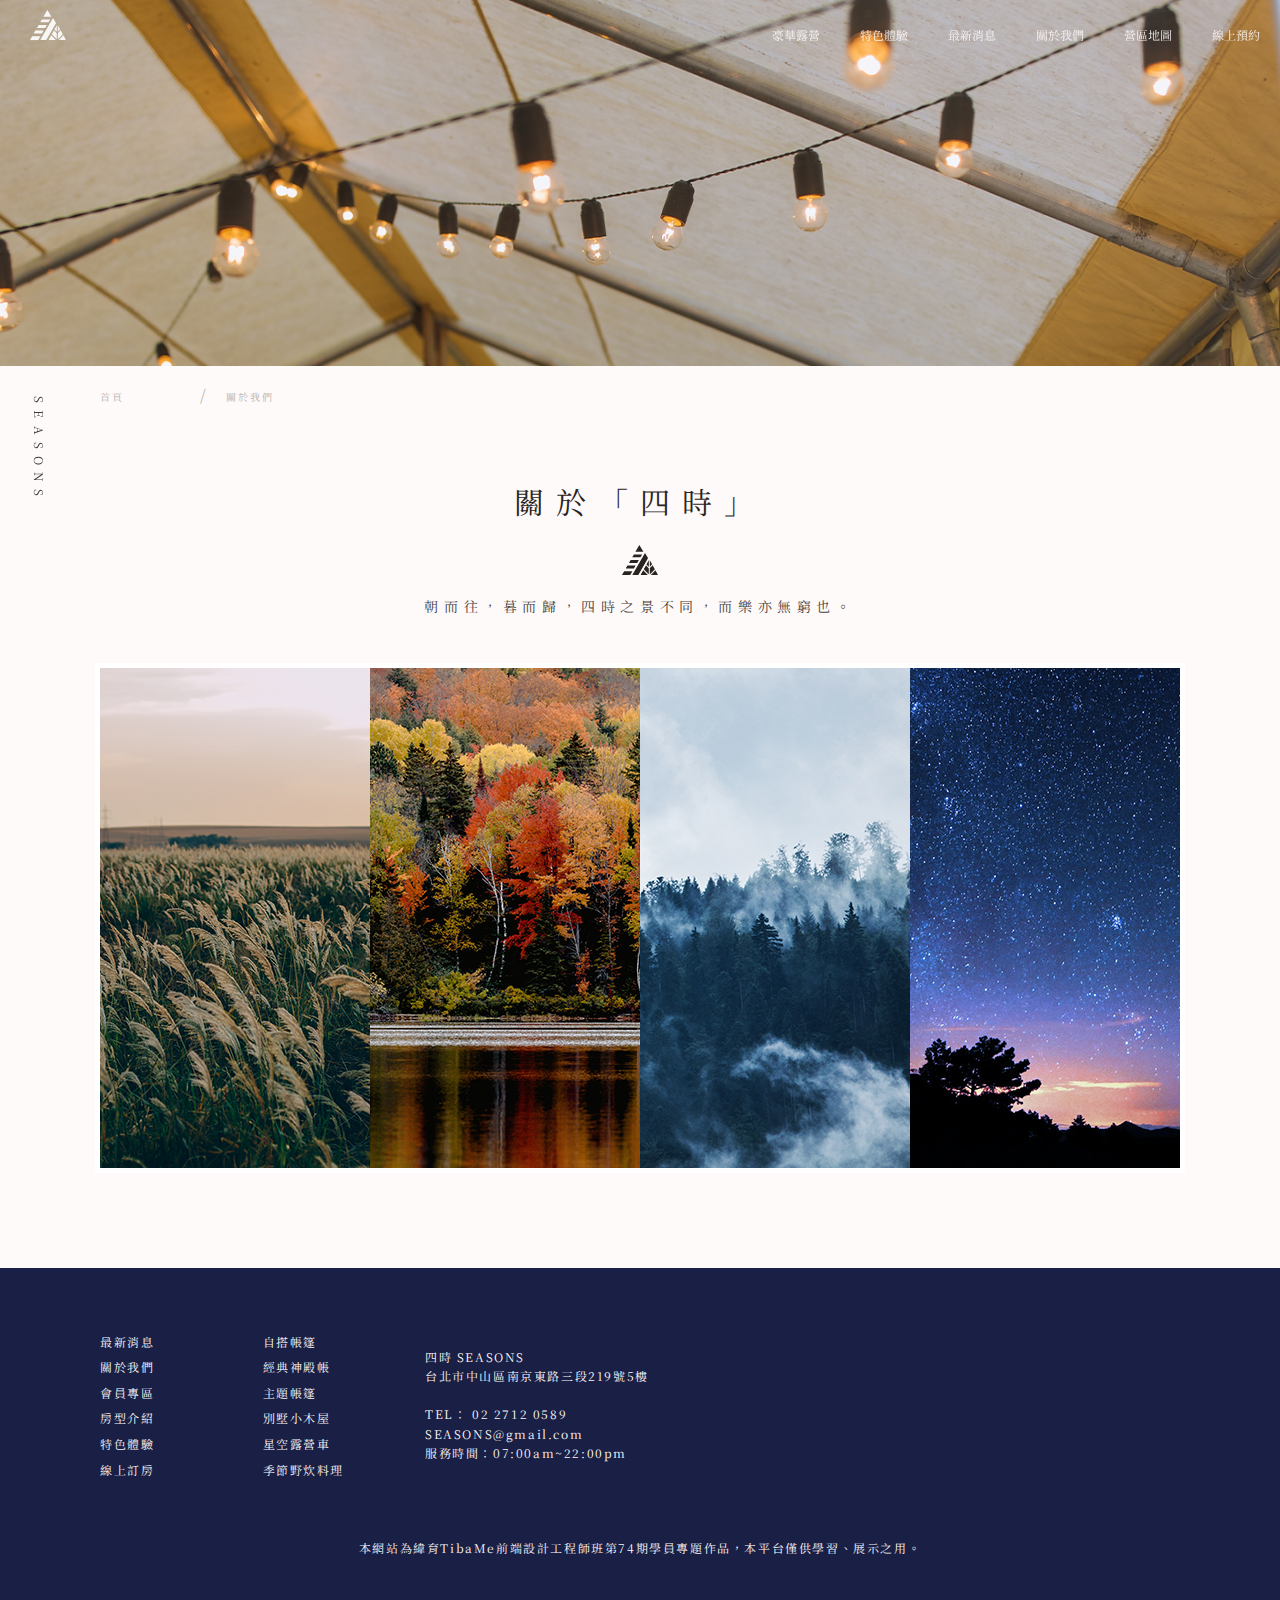
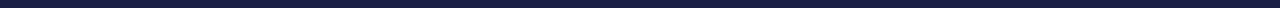
==== about.html @ 5a573941 "cdn" ====
<!DOCTYPE html>
<html lang="en">
<head>
    <meta charset="UTF-8">
    <meta http-equiv="X-UA-Compatible" content="IE=edge">
    <meta name="viewport" content="width=device-width, initial-scale=1.0">
    <link rel="stylesheet" type="text/css" href="./slick/slick.css"/>
    <link rel="stylesheet" type="text/css" href="./slick/slick-theme.css"/>
    <!-- <link href="https://cdn.jsdelivr.net/npm/bootstrap@5.1.1/dist/css/bootstrap.min.css" rel="stylesheet" integrity="sha384-F3w7mX95PdgyTmZZMECAngseQB83DfGTowi0iMjiWaeVhAn4FJkqJByhZMI3AhiU" crossorigin="anonymous"> -->
    <link rel="stylesheet" href="./css/hamburger.css">
    <link rel="preconnect" href="https://fonts.googleapis.com">
    <link rel="preconnect" href="https://fonts.gstatic.com" crossorigin>
    <link href="https://fonts.googleapis.com/css2?family=Noto+Serif+TC:wght@500&display=swap" rel="stylesheet">
    <link rel="stylesheet" href="https://pro.fontawesome.com/releases/v5.10.0/css/all.css" integrity="sha384-AYmEC3Yw5cVb3ZcuHtOA93w35dYTsvhLPVnYs9eStHfGJvOvKxVfELGroGkvsg+p" crossorigin="anonymous"/>
    <link href="https://unpkg.com/aos@2.3.1/dist/aos.css" rel="stylesheet">
    <link rel="stylesheet" href="./css/style.css">
    <link rel="stylesheet" href="./css/style_2.css">
    
    
    <title>四時 Seasons</title>
</head>
<body>
<!----------- 選單列開始 ------------>
<nav>
<!----------- 首頁大圖 ------------>
<div class="index_banner"> 
<img src="./pic/about/banner02_cut.png" alt="">
</div>
<!----------- breadcrumb ------------>
<div class="breadcrumbList">
    <div class="container">
      <ol class="breadcrumb">
        <li><a href="index.html"><i class="fas fa-campground"></i> 首頁</a></li>
        <li><a href="about.html">關於我們</a></li>
      </ol>
    </div>
  </div>

<!----------- 上排選單 ------------>
<div class="nav_top" id="nav_top">
  <ul>
      <div class="logo">
      <a href="index.html"><li class="logo_white"><img src="./pic/logo4_white.svg"></a></li>
      <a href="index.html"><li class="logo_black"><img src="./pic/logo4_black.svg"></a></li>
      </div>
      
      </a>
      <li><a class="font_white" href="#">線上預約</a></li>
      <li><a class="font_white" href="campmap.html">營區地圖</a></li>
      <li><a class="font_white" href="about.html">關於我們</a></li>
      <li><a class="font_white" href="news.html">最新消息</a></li>
      <li><a class="font_white"  href="experience.html">特色體驗</a></li>
      <li><a class="font_white" href="products.html">豪華露營</a></li>
  </ul>
</div>
<!----------- 選單列(左側固定) ------------>  
<div class="nav_left">
    <a href="index.html">SEASONS</a>
</div>

<!----------- 選單列(右側固定) ------------> 
<div class="nav_right">
  <a href="https://line.me/zh-hant/" target ="_blank"><i class="fab fa-line"></i></a>
  <a href="https://www.instagram.com/" target ="_blank"><i class="fab fa-instagram"></i></a>
  <a href="https://www.facebook.com/" target ="_blank"><i class="fab fa-facebook-square"></i></a>
</div>
<div class="nav_right_top">
  <a href="#"><i class="fas fa-chevron-up"></i></a>
</div>
<!----------- 選單列結束 ------------>
</nav>



<!----------- 關於我們 ------------>
<div class="about">
    <h2>關於「四時」</h2>
    <img src="./pic/logo4_black.svg" alt="">
    <p>朝而往，暮而歸，四時之景不同，而樂亦無窮也。
    </p>
    <ul>
		<li class="about_pic01"></li>
		<li class="about_pic02"></li>
		<li class="about_pic03"></li>
        <li class="about_pic04"></li>
	</ul>

</div>



<!----------- footer ------------>
<footer class="footer">
    <ul class="footer_left">
        <li><a href="news.html">最新消息</a></li>
        <li><a href="about.html">關於我們</a></li>
        <li><a href="#">會員專區</a></li>
        <li><a href="products.html">房型介紹</a></li>
        <li><a href="experience.html">特色體驗</a></li>
        <li><a href="#">線上訂房</a></li>
    </ul>

    <ul class="footer_center">
        <li><a href="camping.html">自搭帳篷</a></li>
        <li><a href="camping.html">經典神殿帳</a></li>
        <li><a href="camping.html">主題帳篷</a></li>
        <li><a href="camping.html">別墅小木屋</a></li>
        <li><a href="camping.html">星空露營車</a></li>
        <li><a href="experience.html">季節野炊料理</a></li>
    </ul>

    <div class="footer_right">
        <p><br>四時 SEASONS<br>
            台北市中山區南京東路三段219號5樓<br><br>
            <i class="fas fa-phone-square"></i>   TEL： 02 2712 0589<br>
            <i class="fas fa-envelope-square"></i> SEASONS@gmail.com<br>
            <i class="fas fa-clock"></i> 服務時間：07:00am~22:00pm</p>
    </div>

    <iframe src="https://www.google.com/maps/embed?pb=!1m18!1m12!1m3!1d57836.858372411494!2d121.52214207135447!3d25.040736739481815!2m3!1f0!2f0!3f0!3m2!1i1024!2i768!4f13.1!3m3!1m2!1s0x3442ab90d642cdc1%3A0x1459df8556710135!2z57ev6IKyVGliYU1l5Y-w5YyXSmF2YeWwsealremkiuaIkOePrQ!5e0!3m2!1szh-TW!2stw!4v1643343003872!5m2!1szh-TW!2stw" width="600" height="450" style="border:0;" allowfullscreen="" loading="lazy"></iframe>

    <div class="footer_bottom"><p>本網站為緯育TibaMe前端設計工程師班第74期學員專題作品，本平台僅供學習、展示之用。</p></div>
  </footer>

  <script src="http://ajax.googleapis.com/ajax/libs/jquery/2.1.3/jquery.min.js"></script>
  <script src="https://unpkg.com/aos@2.3.1/dist/aos.js"></script>
  <script src="/index.js"></script>
  <script>AOS.init();</script>
</body>
</html>
---- css/hamburger.css ----
/*!
 * Hamburgers
 * @description Tasty CSS-animated hamburgers
 * @author Jonathan Suh @jonsuh
 * @site https://jonsuh.com/hamburgers
 * @link https://github.com/jonsuh/hamburgers
 */
 .hamburger {
    padding: 15px 15px;
    display: inline-block;
    cursor: pointer;
    transition-property: opacity, filter;
    transition-duration: 0.15s;
    transition-timing-function: linear;
    font: inherit;
    color: inherit;
    text-transform: none;
    background-color: transparent;
    border: 0;
    margin: 0;
    overflow: visible; }
    .hamburger:hover {
      opacity: 0.7; }
    .hamburger.is-active:hover {
      opacity: 0.7; }
      
    .hamburger.is-active .hamburger-inner,
    .hamburger.is-active .hamburger-inner::before,
    .hamburger.is-active .hamburger-inner::after {
      background-color: #292421; }
  
  .hamburger-box {
    width: 22px;
    height: 20px;
    display: inline-block;
    position: relative; }
  
  .hamburger-inner {
    display: block;
    top: 50%;
    margin-top: -2px; }
    .hamburger-inner, .hamburger-inner::before, .hamburger-inner::after {
      width: 22px;
      height: .5px;
      background-color: #292421;
      /* border-radius: 4px; */
      position: absolute;
      transition-property: transform;
      transition-duration: 0.15s;
      transition-timing-function: ease; }
    .hamburger-inner::before, .hamburger-inner::after {
      content: "";
      display: block; }
    .hamburger-inner::before {
      top: -7px; }
    .hamburger-inner::after {
      bottom: -10px; }
  
  
  /*
     * Collapse
     */
  .hamburger--collapse .hamburger-inner {
    top: auto;
    bottom: 0;
    transition-duration: 0.13s;
    transition-delay: 0.13s;
    transition-timing-function: cubic-bezier(0.55, 0.055, 0.675, 0.19); }
    .hamburger--collapse .hamburger-inner::after {
      top: -15px;
      transition: top 0.2s 0.2s cubic-bezier(0.33333, 0.66667, 0.66667, 1), opacity 0.1s linear; }
    .hamburger--collapse .hamburger-inner::before {
      transition: top 0.12s 0.2s cubic-bezier(0.33333, 0.66667, 0.66667, 1), transform 0.13s cubic-bezier(0.55, 0.055, 0.675, 0.19); }
  
  .hamburger--collapse.is-active .hamburger-inner {
    transform: translate3d(0, -10px, 0) rotate(-45deg);
    transition-delay: 0.22s;
    transition-timing-function: cubic-bezier(0.215, 0.61, 0.355, 1); }
    .hamburger--collapse.is-active .hamburger-inner::after {
      top: 0;
      opacity: 0;
      transition: top 0.2s cubic-bezier(0.33333, 0, 0.66667, 0.33333), opacity 0.1s 0.22s linear; }
    .hamburger--collapse.is-active .hamburger-inner::before {
      top: 0;
      transform: rotate(-90deg);
      transition: top 0.1s 0.16s cubic-bezier(0.33333, 0, 0.66667, 0.33333), transform 0.13s 0.25s cubic-bezier(0.215, 0.61, 0.355, 1); }
---- css/style.css ----
@import url("reset.css");

/******** 字體顏色 ********/
h2{
    font-size:30px;
    color: #292421;
}

h3{
    font-size:20px;
    color: #433E3B;
}

h4{
    font-size:18px;
    color: #433E3B;
}

h5{
    font-size:16px;
    color: #433E3B;
}

p{
    font-size:14px;
    color: #433E3B;
}

.font_white{
    font-size: 12px;
    color: #FFFAFA;
}

@media (max-width:575.98px){
    h2{
        font-size: 28px;
    }

    h3{
        font-size:18px;
    }

    h4{
        font-size:16px;
        color: #433E3B;
    }
}


/******** 按鈕 ********/
.btn1{
    font-size:14px;
    color: #292421;
    border: 1px solid #292421;
    padding: 5px 10px;
}

button{
    background-color: Transparent;
    border:none;
}

.button{
    color:#FFFAFA; ;
}

/******** icon ********/
.icon{
    width: 20px;
    margin: 0px auto;
    display: block;
}


/* ------------- body ------------- */
body{
    font-family: 'Noto Serif TC', serif, '微軟正黑體', 'Arial';
    background-color: #FFFAFA;
    position: relative;
    line-height: 1.6;
    box-sizing: border-box;
    list-style-type:none;
    text-decoration-style:none;
    text-decoration-line:none;
    text-decoration-color:none;

}

a{
    text-decoration:none;
}

/* ------------- breadcrumb ------------- */
.breadcrumbList{
    height: 35px;
    padding: 10px 100px;
    /* opacity: .9; */
    /* background-color: #EFEBEB; */
    margin: 0 auto;
}

.breadcrumb{
    display: flex;
    width: 500px;
    justify-content: left;
}

.breadcrumb li{
    flex-basis: 100px;
}

.breadcrumb a{
    /* padding-right: 10px; */
    color: #ADAAA5;
    font-size: 10px;
    letter-spacing: .2em;
    
}


.breadcrumb li+li::before {
    content: "/"; 
    color: #ADAAA5;
    padding-right: 20px; 
}

/* .breadcrumb a:last-child{
    color: #292421 ; 
} */


/* -------------主選單(上排固定) ------------- */
.nav_top{
    padding-top: 10px;
    padding-right: 14px;
}

.nav_top ul li img{
    padding-left: 30px;
    float: left;
    height: 30px;
}

/* .nav_top ul li img{
    margin:7px 0;
} */

.logo_white{
    margin: 0 auto;
    width: 100%;
    display: block;
}

.logo_black{
    margin: 0 auto;
    width: 100%;
    display: none;
}

.nav_top ul li .font_white{
    float: right;
    padding: 0 20px;
    text-align: right;
}

nav a{
    text-decoration: none; 
    opacity:0.9;
    color: #FFFAFA;
}

.nav_top{
    width: 100%;
    height: 50px;
    background-color: none;

    line-height: 50px;
    top:0;
    left:0;
    right: 0;
    margin: auto;
    position: fixed;
    z-index: 5;
}

@media (max-width:575.98px){
    #nav_top{
        display: none;
    }
}

/* ------------- 選單滾動色彩 ------------- */
/* .scroll {
    position: fixed;
    color: #292421;
} */
.scroll a {
    color: #292421;
}
.bg_color{
    background-color: #FFFAFA;
    border-bottom:1px solid #EFEBEB;
    /* background-image: url(/pic/nav_2.png); */
}

/* -------------手機版選單_上方固定 ------------- */
.mobile_nav{
    /* padding: 10px 5px; */
    width: 100%;
    height: 50px;
    background-color: #FFFAFA;
    border-bottom: .5px solid #EFEBEB;

    position: absolute;
    top: 0;
    left: 0;
    z-index:100;
    position: fixed;

    display: none;
}

.mobile_logo img{
    margin-top: 10px;
    display: block;
    height: 30px;
    padding-right: 52px;
}

.mobile_logo{
    /* padding-right: 75px; */
    display: flex;
    justify-content: center;
}

/* -------------手機版選單內容 ------------- */
.nav_main_title h5{
    letter-spacing: .4em;
    margin-left: 20px;
    margin-top: 20px;
    margin-bottom: 10px;
    /* position: relative; */
}

/* .nav_main_title h4::after{
    content: "";
    border-bottom: 0.5px solid rgba(41, 36, 33, 50%);

    position: absolute;
    left: 0px;
    right: -95%;
    bottom: -10px;
    width:95%;
}  */

.nav_main{
    /* height: 50%; */
    width: 100%;
    background-color: #EFEBEB;
    position: fixed;
    top:50px;
    left: 0;
    z-index: 101;

    display: none;
    padding: 0 20px 10px 20px;
    box-sizing: border-box;
}


.nav_main_list li p{
    letter-spacing: .4em;
    /* margin-left: 73px; */
}

.nav_main_list li{
    margin-bottom: 13px;
    text-align: center;
}

.nav_main ul{
    margin-top: 20px;
    margin-bottom: 20px;
}

.nav_icon {
    text-align: center;
    margin-bottom: 20px;
    margin-top: 10px;
    

    position: relative;
}

.line{
    width: 100%;
    height: .5px;
    background-color: rgba(41, 36, 33, 50%);
}


.nav_icon a{
    font-size: 19px;
    margin: 0 auto;
    letter-spacing: 7px;
    color: #292421;
}

.mask_index{
    position: fixed;
    top: 0;
    left: 0;
    background: black;
    opacity: .8;
    z-index: 99;
    width: 100%;
    height: 100%;
}

/* -------------漢堡 ------------- */
.hamburger{
    float: left;
} 


@media (max-width:575.98px){
    .mobile_nav{
        display: block;
    }

    /* .nav_main{
        display: block;
    } */
}

@media (min-width:575.98px){
    .nav_main{
        display: none !important ;
    }

    .mask_index{
        display: none !important ;
    }
}

/* ------------- 主選單(左側固定) ------------- */
.nav_left a{
    writing-mode: vertical-rl;
    text-orientation: mixed;
    letter-spacing: .6em;
    color:#292421;
    font-size: 12px;

    left: 30px;
    top: 50%;
    margin: auto;
    position: fixed;
    transform:translateY(-50%);

    z-index: 1;
}
/* ------------- 主選單(右側固定) ------------- */
.nav_right{
    display: inline-flex;
    flex-direction: column;
    z-index: 2;

    top: 50%;
    right: 30px;
    margin: auto;
    position: fixed;
    transform:translateY(-50%);
}

.nav_right i{
    font-size: 22px;
    margin: 0 auto;
    letter-spacing: 7px;
    color:#292421;
    float: right;
    margin-bottom: 17px;
}

/* .nav_right a:nth-child(4){
    padding-top: 130px;
} */

.nav_right_top{
    display: inline-flex;
    flex-direction: column;
    z-index: 3;

    top: 93%;
    right: 30px;
    margin: auto;
    position: fixed;
    transform:translateY(-50%);
}

.nav_right_top i{
    font-size: 22px;
    margin: 0 auto;
    letter-spacing: 7px;
    color:#292421;
    float: right;
    margin-bottom: 17px;
}


@media (max-width:575.98px){
    .nav_right{
        display: none;
    }

    .nav_left{
        display: none;
    }
}

/* ------------- 首頁_區塊間距與顏色------------- */
.wrapper_1, .wrapper_2, .wrapper_3{
    padding: 100px;
    overflow: hidden;
}

.wrapper_2_bg, .wrapper_2, .wrapper_4, .wrapper_5 {
    background-color: #EFEBEB;
}

.wrapper_1 h2 , .wrapper_1 h3 , .icon , .wrapper_4 h2 {
    text-align:center;
    margin-bottom: 40px;
    letter-spacing: .4em;
}

@media (max-width:575.98px){
    .wrapper_1{
        padding: 50px 30px
    }

    .wrapper_2 img{
        margin: 0;
    }

    .wrapper_2 .text{
        margin:0;
    }
}

/* ------------- 首頁_大b壓字------------- */
.index_banner{
    width: 100%;
    display: block;
    overflow: hidden;
    position: relative;
} 

.index_banner img{
    width: 100%;
}

.index_banner_text{
    width: 60%;
    /* opacity: .9; */
    height: 150px;

    position: absolute;
    top:200px;
    left: 50%;
    transform: translateX(-50%);

    animation: fade-in 4s ease 0s 1;
    
}

@keyframes fade-in{  
    0%{ opacity: 0;}
    100%{opacity:1;}
}
@-webkit-keyframes fade-in{
    0%{ opacity: 0;}
    100%{opacity:1;}
}
@-ms-keyframes fade-in{
    0%{ opacity: 0;}
    100%{opacity:1;}
}
@-o-keyframes fade-in{
    0%{ opacity: 0;}
    100%{opacity:1;}
}
@-moz-keyframes fade-in{
    0%{ opacity: 0;}
    100%{opacity:1;}
}



/* .index_banner_text h2, .index_banner_text h3 {
    color: #FFFAFA;
    position: absolute;
} */

/* .index_banner_text h2:nth-child(1){
    font-size: 50px;
    left: 47%;
    top: 30%;
} */

/* .index_banner_text h3{
    font-size: 26px;
    letter-spacing: .2em;
    left: 37%;
    top: 42%;
}  */

@media (max-width:575.98px){
    .index_banner{
        width: 100%;
        height: 550px;

        position: relative;
    }

    .index_banner img{
        width: 1100px;
        display: block;
        
        position: absolute;
        left:50%;
        margin: auto;
        transform:translateX(-50%);
    }

    .index_banner_text{
        width: 600px;
    }


}

/* ------------- 首頁_區塊一_簡介------------- */
.wrapper_1 .banner_circle{
    margin: 0px auto;
    padding-top: 30px;
    display: block;
    border-radius:50% 50% 0% 0%;
}

.wrapper_1 h3, .wrapper_4 h3 {
    line-height:2;
}

@media (max-width:575.98px){
    .wrapper_1 .banner_circle{
        width: 300px;
    }

}

/* ------------- 首頁_區塊二(三)_豪華帳棚 ------------- */
.wrapper_2_bg, .wrapper_3_bg{
    width: 100%;
    /* background-color: #EFEBEB; */
}

.wrapper_3_bg{
    background-color: #FFFAFA;
}

.wrapper_2, .wrapper_3 {
    box-sizing: border-box;
    display: flex;
    overflow: hidden;

    width: 1200px;
    margin: 0 auto;
}


.wrapper_2 .text{
    text-align:left;
    margin-left: 120px;
    margin-top: 50px;
}

.wrapper_2 h3, .wrapper_3 h3{
    display: inline-block;
    margin: 0 left;
    border-bottom: 3px solid #ADAAA5;
    margin-bottom: 30px;
}

.wrapper_2 p, .wrapper_3 p{
    margin-bottom: 70px;
    letter-spacing: .4em;

}

.wrapper_2_pic, .wrapper_3_pic{
    width: 450px;
    height: 387px;
}

.wrapper_2_pic img, .wrapper_3_pic img{
    width: 450px;
    margin: 0 auto;
    display: block;
}

.slick-prev::before {
   content:"〈" ;
   opacity: .5;
   color: #ADAAA5;
}

.slick-next:before{
    content:"〉" ;
    opacity: .5;
    color: #ADAAA5;
}

.slick-dots li button:before{
    color: #ADAAA5;
}

.slick-dots li.slick-active button:before {
    color: #433E3B;
}

@media (max-width:575.98px){
    .wrapper_2{
        width: 100%;
        padding: 50px 30px; 
    }
}
    /*  ------------- 首頁_區塊三_木屋 ------------- */

.wrapper_3{
    background-color: #FFFAFA;
}

.wrapper_3 {
    margin-top: 50px;
}

.wrapper3_content{
    margin-top: 50px;
    width: 450px;
    margin-right: 80px;
}

.wrapper_3 img{
    margin-right: 130px;
}


/* ------------- 首頁_區塊四_圖 ------------- */
.wrapper_4{
    margin: 0 auto;
    padding: 80px 80px 0 80px;
}

.wrapper_4 h3 {
    text-align:center;
    letter-spacing: .4em;
}

.wrapper_4 h2, .icon{
    text-align: center;
    margin-bottom: 30px;

}

.wrapper_5{
    width: 100%;
    overflow: hidden;
    padding: 50px 0 100px 0;
}

/* .banner_nature{


    margin: 0 auto;
    width: 100%;
}

.banner_nature ul{
    width: 100%;
    display: flex;
}

.banner_nature img{
    width: 300px;
    margin-right: 10px;
} */

/* ------------- 首頁_區塊四_圖_動畫 ------------- */
/* 
.banner_nature{
    animation: picmove 30s linear infinite forwards; 
}

@keyframes picmove { 
    from { transform: translate(0); } 
    to { transform: translate(-1500px); } 
}*/

    @-webkit-keyframes scroll {
    0% {
    -webkit-transform: translateX(0);
    transform: translateX(0);
    }
    100% {
    -webkit-transform: translateX(calc(-300px * 10));
    transform: translateX(calc(-300px * 10));
    }
    }
    @keyframes scroll {
    0% {
    -webkit-transform: translateX(0);
    transform: translateX(0);
    }
    100% {
    -webkit-transform: translateX(calc(-300px * 10));
    transform: translateX(cac(-300px * 10));
    }
    }
    .slider_2 {
    background: pr;
    /* box-shadow: 0 10px 20px -5px rgba(0, 0, 0, 0.125); */
    height: 300px;
    margin: auto;
    overflow: hidden;
    position: relative;
    width: 100%;
    }
    .slider_2::before, .slider_2::after {
    background: linear-gradient(to right,#EFEBEB 0%, rgba(255, 255, 255, 0) 100%);
    content: "";
    height: 300px;
    position: absolute;
    width: 200px;
    z-index: 2;
    }
    .slider_2::after {
    right: 0;
    top: 0;
    -webkit-transform: rotateZ(180deg);
    transform: rotateZ(180deg);
    }
    .slider_2::before {
    left: 0;
    top: 0;
    }
    .slider_2 .slide-track {
    -webkit-animation: scroll 50s linear infinite;
    animation: scroll 50s linear infinite;
    display: flex;
    width: calc(250px * 14);
    }
    .slider_2 .slide_infinite {
    height: 300px;
    width: 300px;
    margin-right: 10px;
    }
.slider_2 .slide-track .auto img{
    width: 300px;
    height: 300px;
    margin-right: 10px;
}

/* ------------- 內容間距 ------------- */
.products_1, .products_2,  .products_3, .experience,.camping_1, .camping_2, .camping_3,  .about , .campmap, .camp_facillties{
    padding: 50px 100px 100px 100px
}

.products_1 h2, .products_1 p,.products_1 h4,  .products_2 h2,  .products_2 p, .products_2 h4, .products_3 h2,  .products_3 p,.products_3 h4, .camping_1 h2, .camping_1 p ,.camping_2 h2, .camping_2 p,.experience h4,.camping_3 h2, .camping_3 p, .news_title, .about h2, .about p , .campmap h2, .camp_facillties h2{
    margin-bottom: 10px;
    text-align: center;
    letter-spacing: .4em;
}

.products_1 p, .products_1 h4, .products_2 p, .products_2 h4, .products_3 p,.products_3 h4, .experience p, .experience h4, .about p, .camp_facillties h2, .campmap h2 {
    margin-bottom: 50px;
}


.experience h2, .experience p,  .experience h{
    margin-bottom: 10px;
    text-align: center;
    letter-spacing: .4em;
    display: block;
}


.products_2, .camping_2, .camp_facillties{
    background-color: #EFEBEB;
}

/* ------------- 產品總覽_區塊一(體驗_大小標) ------------- */
.products_1 ul,  .products_2 ul,  .products_3 ul{
    display: flex;
    align-items: center;
    justify-content: center;
}

.products_1 img,  .products_2 img,  .products_3 img{
    width: 75%;
    display: block;
    margin: 0 auto;
    margin-bottom: 10px;

}


/* ------------- 特色體驗_圖片排版 ------------- */
.experience{
    width: 1000px;
    margin: 0 auto;
}

.experience ul{
    width: 100%;
    display: flex;
    flex-wrap:wrap;
    justify-content: center;
    /* justify-content: space-between; */
}

.experience li{
    display: block;
    overflow: hidden;
    margin:  0 15px;

    position: relative;
}

.experience li>p{
    margin-bottom: 80px;
}

.experience p{
    margin-bottom: 50px;
}


/* ------------- 小標籤(圖片) ------------- */
.tab {
    background-image: url(../pic/tab.svg);
    background-position: center;
    background-repeat: no-repeat;
    width: 45px;
    height: 50px;

    position: absolute;
    left: 230px;
    top: 0px;
}
.tab p{
    font-size: 5px;
    line-height: 1;
    text-align: center;
    padding: 5px 0;
}

/* ------------- foooter ------------- */
footer{
    padding: 60px 100px;
    /* background-color: #191F45; */
    /* background-image: url(../pic/footer_bg.jpg); */
    background-color: #191F45;
    background-position: center;
    letter-spacing: .1em;
    text-align: 1.6;

    display: flex;
    flex-wrap:wrap;
    flex-direction: row;
}

.footer a, .footer p{
    font-size: 12px;
    color: #FFFAFA;
}

.footer_left, .footer_center, .footer_right{
    width: 230px;
    flex-grow: 1;
    margin-bottom: 40px;
}

.footer_left, .footer_center{
    width: 150px;
    height: 150px;
}

iframe{
    margin: 0 auto;
    width: 500px;
    height: 150px;
    margin-left: 30px;
    flex-grow: 1;
    margin-bottom: 40px;
    margin: 0 auto;
}

.footer_bottom{
    width: 1400px;
    height: 10px;
    flex-grow: 1;
    padding-top: 20px;
}

.footer_bottom p{
    text-align: center;
}


/* ------------- 底線hover  ------------- */
ul li .font_white:hover, footer a:hover{
    border-bottom: 1px solid #FFFAFA;
    opacity:1;
}

/* ------------- 透明度hover  ------------- */
.nav_top ul li a .font_white:hover, .nav_left a:hover , .nav_right i:hover , .wrapper_2 a:hover, .wrapper_3 a:hover, .facillties_box_text .btn1:hover , a:hover{
    opacity:.4;
}


/* ------------- 產品總覽hover  ------------- */
.products_1 li:hover, .products_2 li:hover,.products_3 li:hover, .experience li:hover{
    opacity: .7;
}

/* ------------- button hover  ------------- */ button:hover, .arrow:hover{
    transform: scale(1.2);
}

/* ------------- news_text hover  ------------ */
.news_title  li:hover{
    opacity: .7;
    letter-spacing: .9em;
    border-bottom: 1px solid #ADAAA5;
}

/* ------------- news_box hover  ------------ */
.news_box:hover{
    -webkit-filter:brightness(.8);
}

/* ------------- breadcrumb hover  ------------ */
.breadcrumb a:hover{
    color: #292421;
    border-bottom: 1px solid #292421 ;
}
---- css/style_2.css ----
/* ------------- 帳篷單品 ------------- */

.camping_1 h2, .camping_1 p,.camping_2 h2, .camping_2 p,.camping_3 h2, .camping_3 p{
    text-align: left;
}

.camping_text{
    margin-top: 10px;
}

.camping_1 img, .camping_2 img, .camping_3 img{
    margin-right: 10px;
}

.camping_1 ul, .camping_2 ul, .camping_3 ul{
    display: flex;
    overflow: hidden;
}

.camping_text p{
    letter-spacing: .4em;
    line-height : 2;
}


.camping_1>p, .camping_>p, .camping_3>p{
    margin-bottom: 20px;
}

.showcontent {
    display: none;
}

.hidetogglebtn{
    display: block;

}

.camping_text_show button, .camping_text_show p{
    display: inline;
}

.camping_text_show button{
    font-size: 18px;
    /* color: #191F45; */
}

/* ------------- 最新消息_選單 ------------- */
.news_title{
    margin-bottom: 50px;
    padding: 50px 100px 0 100px;
}

.news_title h2{
    letter-spacing: .4em;
}

.news_title ul {
    width: 800px;
    margin: 0 auto;
    margin-top: 50px;
    
    display: flex;
    justify-content: center;
}

.news_title ul li{
    width: 200px;
    display: block;
    border-bottom: 1px solid #FFFAFA;
}

.news_title h4{
    margin-bottom: 10px;
}
/* ------------- 最新消息_box ------------- */
.news_main{

    padding: 0 100px;
    overflow: hidden;
    margin-bottom: 150px;

    display: flex;
    flex-wrap:wrap;
    justify-content: center;
}
.news_box img{
    margin: 0 auto;
    margin-bottom: 5px;
    width: 300px;
}

.news_box{
    width: 300px;
    height: 300px;
    background-color: #191F45;
    margin: 0 15px;
    margin-bottom: 50px;

    position: relative;
}

.news_box p{
    margin-bottom: 5px;
    margin-left: 10px;
    letter-spacing: .1em;
}

.news_box button{
    /* font-size: 20px; */
    color: #FFFAFA;
}

.triangle{
    position: absolute;
    left: 270px;
    top: 0px;
    border-color: #F7C242 #F7C242 transparent #F7C242;
    border-style: solid solid solid solid;
    border-width: 15px;
    height: 0px;
    width: 0px;
}

.triangle .tab_border{
    text-align: center;
    line-height: 40px;
    color: #191F45;
    font-size: 5px;
    line-height: 15px;
    
    position: absolute;
    left: -13px;
    top: -13px;
}

/* ------------- 最新消息_視窗 ------------- */
.mask{
    position: fixed;
    top: 0;
    left: 0;
    background: black;
    opacity: .8;
    z-index: 99;
    width: 100%;
    height: 100%;
}

.windows {
    width: 850px;
    height: 500px;
    /* background-color:#FFFAFA; */
    background-color:#EFEBEB;
    
    position: fixed;
    top: 50%;
     left: 50%;
    transform: translate(-50%,-50%);
    z-index: 100;

    display: flex;
    align-items:start;
    letter-spacing:.2em;
}

.windows button{
    padding: 15px;
    font-size: 12px;
}

.windows_text{
    width: 630px;
    height: 430px;
    margin: 100px 0 30px 30px;
}

.windows_bn{
    height: 500px;
    margin-left: 40px;
    overflow: hidden;
}

.windows_bn img{
    width: 320px;
}
.windows_text h2{
    display: inline;
    border-bottom: 1.5px solid #ADAAA5;
}

.windows_text>p{
    font-size: 10px;
    margin: 5px 0 50px 0;
}

.windows_text p:nth-child(3){
    overflow-y: scroll;
    height: 250px;
}

.show{
    display: block;
}

.noshow{
    display: none;
}

/* ------------- 關於我們_四季 ------------- */
.about img{
    height: 30px;
    margin: 20px auto;
    display: block;
}


.about ul{
    height: 500px;
    margin: 0 auto;
    outline: 5px solid white;

    display: flex;
}

.about li{
    background-size: cover;
    background-position: center center;
    transition: .5s;
}

.about_pic01 {
    background-image: url(../pic/about/pic_01.jpg);
    background-position: center;
    flex-grow: 2;
}

.about_pic02 {
    background-image: url(../pic/about/pic_02.jpg);
    background-position: center;
    flex-grow: 2;
}

.about_pic03{
    background-image: url(../pic/about/pic_03.jpg);
    background-position: center;
    flex-grow: 2;
}

.about_pic04 {
    background-image: url(../pic/about/pic_04.jpg);
    background-position: center;
    flex-grow: 2;
}

.about ul li:hover{
    flex-grow: 3;
}

/* ------------- 營區地圖_地圖 ------------- */

.campmap_pic{
    background-position: center;
    background-repeat: no-repeat;
    background-image: url(../pic/campmap/map_cut.png);
    width: 800px;
    height: 400px;
    margin: 0 auto;
    position: relative;
}

.campmap i {
    color: #191F45;
    position: absolute;
    font-size: 36px;

    animation:icon_move 2s infinite;
}

.campmap .icon1{
    top: 70px;
    left: 470px;
    
}

.campmap .icon2 {
    top: 110px;
    left: 553px;
}

.campmap .icon3 {
    top: 205px;
    left: 400px;
}

.campmap .icon4 {
    top: 183px;
    left: 330px;
}

.campmap .icon5 {
    top: 65px;
    left: 390px;
}

.campmap .icon6 {
    top: 330px;
    left: 380px;
}

.campmap .icon7 {
    top: 250px;
    left: 670px;
}

.campmap .icon8 {
    top: 320px;
    left: 650px;
}

@keyframes icon_move{
	0% {transform: translate(0px, 0px);}
    50% {transform: translate(0px, -10px);}
	100% {transform: translate(0px, 0px);}
}

/* ------------- 營區地圖_設施 ------------- */
.facillties_box{
    width: 800px;
    height: 300px;
    background-color: #191F45;
    margin: 0 auto;
    margin-bottom: 100px;
    display: flex;
    box-sizing: border-box;

    position:relative;
}


.facillties_box_text {
    float: right;
    padding: 40px 30px;
}

.facillties_box_text h3, .facillties_box_text p ,.facillties_box_text a {
    margin-bottom: 20px;
    color: #FFFAFA;
    letter-spacing: .2em;
}

.facillties_box_text a{
    border:  1px solid #FFFAFA;
}

.facillties_box_text p {
    margin-bottom: 50px;
}

.arrow {
    display: block;
    position: absolute;
    border-style: solid solid solid solid;
    border-width: 15px;
    height: 0px;
    width: 0px;
}

.left{
    border-color: transparent #191F45 transparent transparent;
    left: -55px;
    top: 150px;
}

.right{
    border-color: transparent transparent transparent #191F45;
    left: 825px;
    top: 150px;
}
/* ------------- campmap_pic_i hover  ------------ */
.campmap_pic i:hover:before{
    position: absolute;
    top: -20px;
    left: 20px;
    color: #FFFAFA;
    font-size: 14px;
    background: #191F45;
    padding: 10px;
    font-family: 'Noto Serif TC', serif, '微軟正黑體', 'Arial';
    width: 100px;
    letter-spacing: .2em;
    text-align: center;
}

.campmap_pic .icon1:hover:before{
    content: '自搭帳篷區';
}

.campmap_pic .icon2:hover:before{
    content: '豪華帳篷';
}

.campmap_pic .icon3:hover:before{
    content: '別墅小木屋';
}

.campmap_pic .icon4:hover:before{
    content: '星空露營車';
}

.campmap_pic .icon5:hover:before{
    content: '營火烤肉區';
}

.campmap_pic .icon6:hover:before{
    content: '星空電影院';
}

.campmap_pic .icon7:hover:before{
    content: '服務中心';
}

.campmap_pic .icon8:hover:before{
    content: '停車場';
}
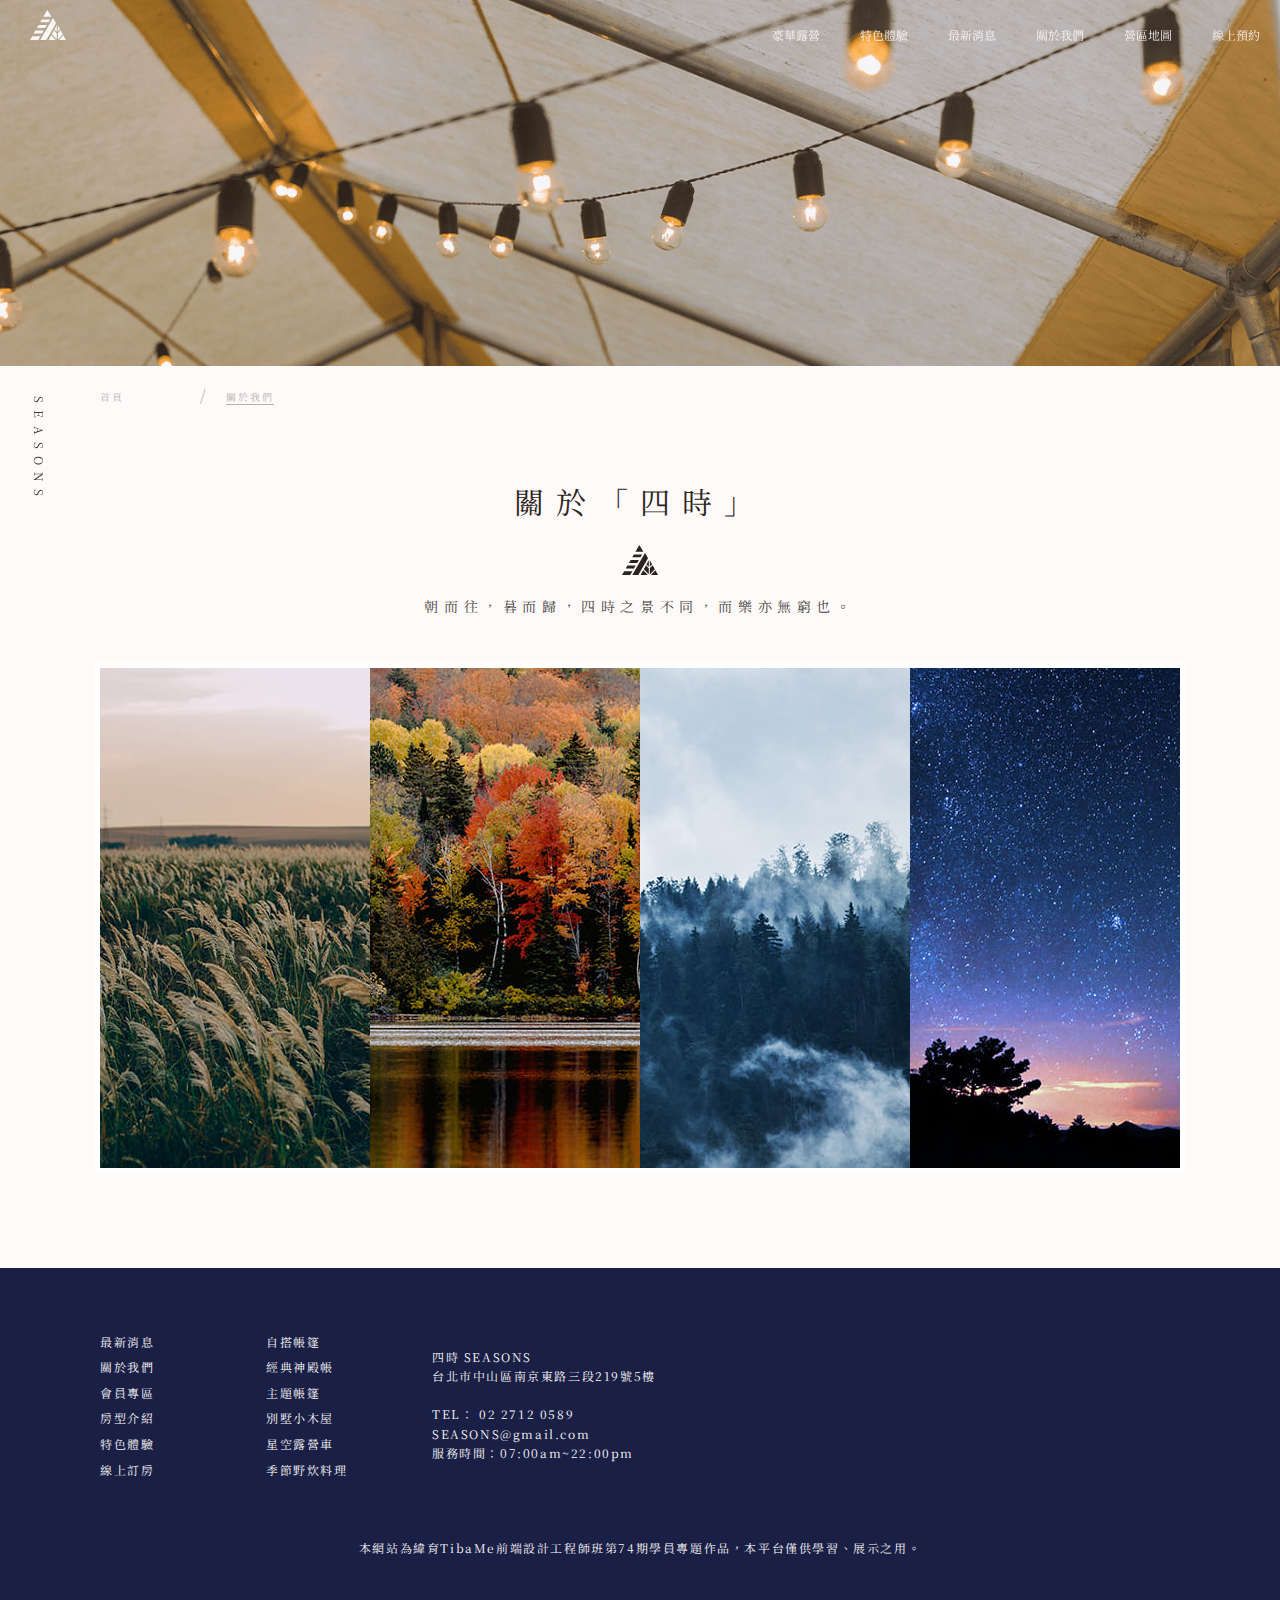
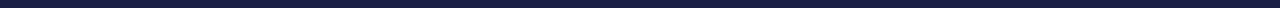
==== commit 00641120: "js" ====
--- a/about.html
+++ b/about.html
@@ -124,7 +124,7 @@
 
   <script src="http://ajax.googleapis.com/ajax/libs/jquery/2.1.3/jquery.min.js"></script>
   <script src="https://unpkg.com/aos@2.3.1/dist/aos.js"></script>
-  <script src="/index.js"></script>
+  <script src="index.js"></script>
   <script>AOS.init();</script>
 </body>
 </html>--- a/css/style.css
+++ b/css/style.css
@@ -33,16 +33,11 @@
 
 @media (max-width:575.98px){
     h2{
-        font-size: 28px;
+        font-size: 26px;
     }
 
     h3{
         font-size:18px;
-    }
-
-    h4{
-        font-size:16px;
-        color: #433E3B;
     }
 }
 
@@ -124,9 +119,37 @@
     padding-right: 20px; 
 }
 
-/* .breadcrumb a:last-child{
-    color: #292421 ; 
-} */
+.breadcrumb > li:last-child > a:last-child{
+    border-bottom: 1px solid #ADAAA5;
+}
+
+@media (max-width:575.98px){
+    .breadcrumbList{
+        padding: 10px 30px;
+        width: 100%;
+        overflow: hidden;
+        box-sizing: border-box;
+    } 
+
+    .breadcrumb li {
+        flex-basis: 90px;
+    }
+
+}
+
+@media screen and (min-width: 576px) and (max-width: 767.9px){
+    .breadcrumbList{
+        padding: 10px 50px;
+        width: 100%;
+        overflow: hidden;
+        box-sizing: border-box;
+    } 
+
+    .breadcrumb li {
+        flex-basis: 90px;
+    }
+
+}
 
 
 /* -------------主選單(上排固定) ------------- */
@@ -233,7 +256,7 @@
     justify-content: center;
 }
 
-/* -------------手機版選單內容 ------------- */
+/* -------------手機版選單內容_上 ------------- */
 .nav_main_title h5{
     letter-spacing: .4em;
     margin-left: 20px;
@@ -241,17 +264,6 @@
     margin-bottom: 10px;
     /* position: relative; */
 }
-
-/* .nav_main_title h4::after{
-    content: "";
-    border-bottom: 0.5px solid rgba(41, 36, 33, 50%);
-
-    position: absolute;
-    left: 0px;
-    right: -95%;
-    bottom: -10px;
-    width:95%;
-}  */
 
 .nav_main{
     /* height: 50%; */
@@ -267,7 +279,7 @@
     box-sizing: border-box;
 }
 
-
+/* -------------手機版選單內容_下 ------------- */
 .nav_main_list li p{
     letter-spacing: .4em;
     /* margin-left: 73px; */
@@ -407,13 +419,18 @@
 }
 
 
-@media (max-width:575.98px){
+@media (max-width:767.98px){
     .nav_right{
         display: none;
     }
 
     .nav_left{
         display: none;
+    }
+
+    .nav_right_top{
+        right: 1.5%;
+
     }
 }
 
@@ -460,19 +477,22 @@
 }
 
 .index_banner_text{
-    width: 60%;
     /* opacity: .9; */
-    height: 150px;
 
     position: absolute;
-    top:200px;
-    left: 50%;
-    transform: translateX(-50%);
+    top: 6%;
+    left: 47.5%;
+    transform: translateX(-47.5%);
 
     animation: fade-in 4s ease 0s 1;
     
 }
 
+.index_banner_text img{
+    width: 120%;
+}
+
+/* ------------- 首頁_大b壓字_動畫------------- */
 @keyframes fade-in{  
     0%{ opacity: 0;}
     100%{opacity:1;}
@@ -495,34 +515,16 @@
 }
 
 
-
-/* .index_banner_text h2, .index_banner_text h3 {
-    color: #FFFAFA;
-    position: absolute;
-} */
-
-/* .index_banner_text h2:nth-child(1){
-    font-size: 50px;
-    left: 47%;
-    top: 30%;
-} */
-
-/* .index_banner_text h3{
-    font-size: 26px;
-    letter-spacing: .2em;
-    left: 37%;
-    top: 42%;
-}  */
-
 @media (max-width:575.98px){
-    .index_banner{
+    .max_banner{
         width: 100%;
         height: 550px;
 
         position: relative;
-    }
-
-    .index_banner img{
+        overflow: hidden;
+    }
+
+    .max_banner img{
         width: 1100px;
         display: block;
         
@@ -533,11 +535,116 @@
     }
 
     .index_banner_text{
-        width: 600px;
-    }
-
-
-}
+        top: 5%;
+        left: 42%;
+        transform: translateX(-42%);
+    }
+
+
+    .min_bn{
+        margin-top: 30px;
+        width: 100%;
+        height: 350px;
+        overflow: hidden;
+    }
+    .min_bn img{
+        display: none;
+    }
+}
+
+
+
+@media screen and (min-width: 576px) and (max-width: 767.9px){
+    .max_banner{
+        width: 100%;
+        height: 550px;
+
+        position: relative;
+        overflow: hidden;
+    }
+
+    
+    .max_banner img{
+        width: 1100px;
+        display: block;
+        
+        position: absolute;
+        left:47%;
+        margin: auto;
+        transform:translateX(-47%);
+    }
+
+    .index_banner_text{
+        top: 5%;
+        /* left: 42%;
+        transform: translateX(-42%); */
+    }
+
+    .min_bn{
+        width: 100%;
+        overflow: hidden;
+    }
+
+    .min_bn img{
+        width: 1200px;
+    }
+}
+
+
+@media screen and (min-width: 768px) and (max-width: 991.8px) {  
+    .max_banner{
+        width: 100%;
+        height: 550px;
+
+        position: relative;
+        overflow: hidden;
+    }
+
+    .max_banner img{
+        width: 1100px;
+        display: block;
+        
+        position: absolute;
+        left:49%;
+        margin: auto;
+        transform:translateX(-49%);
+    }
+
+    .index_banner_text{
+        top: 6%;
+        /* left: 46%;
+        transform: translateX(-46%); */
+    }
+
+    .min_bn{
+        width: 100%;
+        height: 400px;
+        overflow: hidden;
+    }
+
+    .min_bn img{
+        display: none;
+    }
+}
+
+
+@media screen and (min-width: 992px) and (max-width: 1199.8px){
+    .index_banner_text {
+        top: 5%;
+    }
+
+    .min_bn{
+        width: 100%;
+        height: 380px;
+        overflow: hidden;
+    }
+
+    .min_bn img{
+        width: 1400px;
+    }
+
+}
+
 
 /* ------------- 首頁_區塊一_簡介------------- */
 .wrapper_1 .banner_circle{
@@ -555,6 +662,9 @@
     .wrapper_1 .banner_circle{
         width: 300px;
     }
+    .wrapper_1{
+        padding: 70px 30px;
+    }
 
 }
 
@@ -604,6 +714,7 @@
 
 .wrapper_2_pic img, .wrapper_3_pic img{
     width: 450px;
+    height: 382px;
     margin: 0 auto;
     display: block;
 }
@@ -612,12 +723,14 @@
    content:"〈" ;
    opacity: .5;
    color: #ADAAA5;
+   display: none;
 }
 
 .slick-next:before{
     content:"〉" ;
     opacity: .5;
     color: #ADAAA5;
+    display: none;
 }
 
 .slick-dots li button:before{
@@ -628,13 +741,162 @@
     color: #433E3B;
 }
 
+
+    
+/* ------------- 首頁_區塊二豪華帳棚RWD ------------- */
 @media (max-width:575.98px){
+    .wrapper_2 h3, .wrapper_3 h3{
+        font-size: 20px;
+    }
+
     .wrapper_2{
         width: 100%;
-        padding: 50px 30px; 
-    }
-}
-    /*  ------------- 首頁_區塊三_木屋 ------------- */
+        padding: 70px 30px;
+        flex-wrap:wrap;
+       overflow: hidden;
+        
+    }
+
+    .wrapper_2_pic{
+        width: 100%;
+    }
+
+    .wrapper_2_pic img{
+        height: 60%;
+    }
+
+    .wrapper_2 .text{
+        width: 100%;
+        margin-left: 0px;
+        margin-top: 0px;
+    }
+
+    .wrapper_2 p{
+        line-height: ;
+        margin-bottom: 30px;
+    }
+    
+    .slick-dots li.slick-active button:before {
+        color: #FFFAFA;
+    }
+
+    .slick-dots li.slick-active button:before {
+        opacity: 1;
+        color: #FFFAFA;
+    }
+
+    .slick-dots li button:before {
+        color: #FFFAFA;
+    }
+
+
+    .slick-dots {
+        bottom: 10px;
+    }
+
+}
+
+@media screen and (min-width: 576px) and (max-width: 767.9px){
+    .wrapper_2{
+        width: 100%;
+        padding: 70px 30px;
+        flex-wrap:wrap;
+        overflow: hidden;
+        box-sizing: border-box;
+    }
+
+    .wrapper_2_pic{
+        width: 100%;
+        margin: 0 auto;
+    }
+
+    .wrapper_2 .text{
+        flex-grow:1;
+        width: 450px;
+        margin: 0;
+        padding: 0 15%;
+    }
+
+    .wrapper_2 p{
+        margin-bottom: 30px;
+    }
+
+    .slick-dots li.slick-active button:before {
+        color: #FFFAFA;
+    }
+
+    .slick-dots li.slick-active button:before {
+        opacity: 1;
+        color: #FFFAFA;
+    }
+
+    .slick-dots li button:before {
+        color: #FFFAFA;
+    }
+
+
+    .slick-dots {
+        bottom: 10px;
+    }
+
+}
+
+@media screen and (min-width: 768px) and (max-width: 991.8px){  
+    .wrapper_2{
+        width: 100%;
+    }
+
+    .wrapper_2 .text{
+        margin-left:30px;
+        margin-top: 0;
+    }
+
+    .wrapper_2 .text p{
+        margin-bottom: 40px;
+    }
+
+    .wrapper_2_pic{
+        width: 60%;
+    }
+
+    .wrapper_2_pic img{
+        height: 30%;
+    }
+
+    
+}
+
+@media screen and (min-width: 992px) and (max-width: 1199.8px){
+    .wrapper_2{
+        width: 100%;
+    }
+
+    .wrapper_2 .text{
+        margin-top: 30px;
+        margin-left:50px;
+    }
+}
+
+@media screen and (min-width: 1200px) and (max-width: 1399.8px){ 
+    .wrapper_2{
+        width: 100%;
+    }
+
+    .wrapper_2 .text{
+        margin-left:100px;
+    }
+}
+
+@media screen and (min-width: 1400px){
+    .wrapper_2{
+        width: 100%;
+    }
+    .wrapper_2 .text{
+        margin-left:100px;
+    }
+}
+
+/*  ------------- 首頁_區塊三_木屋 ------------- */
 
 .wrapper_3{
     background-color: #FFFAFA;
@@ -646,7 +908,7 @@
 
 .wrapper3_content{
     margin-top: 50px;
-    width: 450px;
+    /* width: 450px; */
     margin-right: 80px;
 }
 
@@ -654,6 +916,135 @@
     margin-right: 130px;
 }
 
+@media (max-width:575.98px){
+    .wrapper_3{
+        width: 100%;
+        padding: 70px 30px; 
+        flex-wrap:wrap;
+        margin: 0%;
+    }
+
+    .wrapper_3_pic{
+        order: -1;
+        width: 100%;
+    }
+
+    .wrapper3_content{
+        margin-right: 0;
+        margin-top: 0;
+    }
+
+    .wrapper_3 p{
+        margin-bottom: 30px;
+        margin-top: 0px;
+    }
+}
+
+@media screen and (min-width: 576px) and (max-width: 767.9px){
+    .wrapper_3{
+        width: 100%;
+        padding: 70px 30px;
+        flex-wrap:wrap;
+        overflow: hidden;
+        box-sizing: border-box;
+    }
+
+    .wrapper_3_pic{
+        width: 100%;
+        order: -1;
+        margin: 0 auto;
+    }
+
+    .wrapper_3 img{
+        margin: 0;
+        margin: 0 auto;
+    }
+
+    .wrapper3_content{
+        flex-grow:1;
+        width: 450px;
+        margin: 0;
+        padding: 0 15%;
+    }
+
+    .wrapper_3 p{
+        margin-bottom: 30px;
+    }
+
+    .slick-dots li.slick-active button:before {
+        color: #FFFAFA;
+    }
+
+    .slick-dots li.slick-active button:before {
+        opacity: 1;
+        color: #FFFAFA;
+    }
+
+    .slick-dots li button:before {
+        color: #FFFAFA;
+    }
+
+
+    .slick-dots {
+        bottom: 10px;
+    }
+
+}
+
+@media screen and (min-width: 768px) and (max-width: 991.8px){  
+    .wrapper_3{
+        width: 100%;
+    }
+
+    .wrapper3_content{
+        margin-right:30px;
+        margin-top: 0;
+    }
+
+    .wrapper3_content p{
+        margin-bottom: 40px;
+    }
+
+    .wrapper_3_pic{
+        width: 60%;
+    }
+
+    .wrapper_3_pic img{
+        height: 30%;
+    }
+
+    
+}
+
+@media screen and (min-width: 992px) and (max-width: 1199.8px){
+    .wrapper_3{
+        width: 100%;
+    }
+
+    .wrapper3_content{
+        margin-top: 30px;
+        margin-right:50px;
+    }
+}
+
+@media screen and (min-width: 1200px) and (max-width: 1399.8px){ 
+    .wrapper_3{
+        width: 100%;
+    }
+
+    .wrapper3_content{
+        margin-right:100px;
+    }
+}
+
+@media screen and (min-width: 1400px){
+    .wrapper_3{
+        width: 100%;
+    }
+    .wrapper3_content {
+        margin-right:100px;
+    }
+}
 
 /* ------------- 首頁_區塊四_圖 ------------- */
 .wrapper_4{
@@ -678,34 +1069,25 @@
     padding: 50px 0 100px 0;
 }
 
-/* .banner_nature{
-
-
-    margin: 0 auto;
-    width: 100%;
-}
-
-.banner_nature ul{
-    width: 100%;
-    display: flex;
-}
-
-.banner_nature img{
-    width: 300px;
-    margin-right: 10px;
-} */
+@media (max-width:575.98px){
+    .wrapper_4, .wrapper_5{
+        width: 100%;
+        padding: 70px 30px; 
+       overflow: hidden;
+       box-sizing: border-box;
+    }
+
+    .wrapper_4{
+        padding-bottom: 30px;
+    }
+
+    .wrapper_5{
+        padding: 0;
+        padding-bottom: 50px;
+    }
+}
 
 /* ------------- 首頁_區塊四_圖_動畫 ------------- */
-/* 
-.banner_nature{
-    animation: picmove 30s linear infinite forwards; 
-}
-
-@keyframes picmove { 
-    from { transform: translate(0); } 
-    to { transform: translate(-1500px); } 
-}*/
-
     @-webkit-keyframes scroll {
     0% {
     -webkit-transform: translateX(0);
@@ -770,6 +1152,17 @@
     margin-right: 10px;
 }
 
+@media (max-width:575.98px){
+    .slider_2 .slide-track .auto img{
+        width: 250px;
+        height: 250px;
+    }
+
+    .slider_2::before, .slider_2::after {
+        background: none;
+        }
+}
+
 /* ------------- 內容間距 ------------- */
 .products_1, .products_2,  .products_3, .experience,.camping_1, .camping_2, .camping_3,  .about , .campmap, .camp_facillties{
     padding: 50px 100px 100px 100px
@@ -798,26 +1191,62 @@
     background-color: #EFEBEB;
 }
 
+
+@media (max-width:575.98px){
+    .products_1, .products_2,  .products_3, .experience,.camping_1, .camping_2, .camping_3,  .about , .campmap, .camp_facillties{
+        padding: 50px 30px
+    }
+}
+
+@media screen and (min-width: 576px) and (max-width: 767.9px){
+    .products_1, .products_2,  .products_3, .experience,.camping_1, .camping_2, .camping_3,  .about , .campmap, .camp_facillties{
+        padding: 50px 50px
+    }
+}
+
 /* ------------- 產品總覽_區塊一(體驗_大小標) ------------- */
 .products_1 ul,  .products_2 ul,  .products_3 ul{
     display: flex;
     align-items: center;
     justify-content: center;
+    /* flex-wrap:wrap; */
+
 }
 
 .products_1 img,  .products_2 img,  .products_3 img{
-    width: 75%;
+    width: 80%;
     display: block;
     margin: 0 auto;
     margin-bottom: 10px;
-
+}
+
+@media (max-width:575.98px){
+    .products_1 ul,  .products_2 ul,  .products_3 ul{
+        flex-wrap:wrap;
+    }
+    
+    .products_1 p, .products_2 p, .products_3 p{
+        font-size: 18px;
+    }
+
+    .products_bn{
+        background-image: url(../pic/products/banner02_cut.png);
+        background-position: 38% 100%;
+    }
+}
+@media screen and (min-width: 768px) and (max-width: 991.8px){  
+    .products_bn{
+    background-image: url(../pic/products/banner02_cut.png);
+    background-position: 38% 100%;
+}
 }
 
 
 /* ------------- 特色體驗_圖片排版 ------------- */
 .experience{
-    width: 1000px;
+    /* width: 1000px; */
     margin: 0 auto;
+    box-sizing: border-box;
 }
 
 .experience ul{
@@ -842,6 +1271,33 @@
 
 .experience p{
     margin-bottom: 50px;
+}
+
+@media (max-width:575.98px){
+    .experience {
+        width: 100%;
+        flex-wrap:wrap;
+    }
+    
+    .experience p{
+        font-size: 18px;
+    }
+
+    .experience_bn{
+        background-image: url(../pic/experience/banner03_cut.png);
+        background-position: center;
+        background-size: cover;
+    }
+}
+
+
+
+@media screen and (min-width: 768px) and (max-width: 991.8px){
+    .experience_bn{
+        background-image: url(../pic/experience/banner03_cut.png);
+        background-position: center;
+        background-size: cover;
+    }
 }
 
 
@@ -897,10 +1353,10 @@
 
 iframe{
     margin: 0 auto;
-    width: 500px;
+    width: 45%;
     height: 150px;
-    margin-left: 30px;
     flex-grow: 1;
+    margin-left: 10px;
     margin-bottom: 40px;
     margin: 0 auto;
 }
@@ -917,6 +1373,60 @@
 }
 
 
+
+@media screen and (min-width: 576px) and (max-width: 767.9px){
+    footer{
+        padding: 60px 50px;
+    }
+
+    .footer_left, .footer_center, .footer_right.footer_right{
+        width: 90px;
+        margin-bottom: 50px;
+    }
+    .footer_right{
+        flex-grow: 2;
+        flex-basis: 180px;
+    }
+}
+
+
+@media (max-width:575.98px){
+    footer{
+        padding: 60px 30px;
+    }
+
+    .footer_left, .footer_center, .footer_right.footer_right{
+        width: 60px;
+        margin-bottom: 50px;
+
+    }
+
+    .footer_left, .footer_center{
+        width: 50%;
+    }
+
+    .footer_right{
+        flex-basis: 100%;
+        order:-1;
+
+        position: relative;
+    }
+
+    .footer_right::before{
+        content: "";
+        position: absolute;
+        top:160px;
+
+        border-bottom:1px solid #FFFAFA;
+        width: 95%;
+    }
+
+    frame{
+        width: 100%;
+    }
+}
+
+
 /* ------------- 底線hover  ------------- */
 ul li .font_white:hover, footer a:hover{
     border-bottom: 1px solid #FFFAFA;
@@ -953,5 +1463,6 @@
 /* ------------- breadcrumb hover  ------------ */
 .breadcrumb a:hover{
     color: #292421;
+    opacity: .8;
     border-bottom: 1px solid #292421 ;
 }
--- a/css/style_2.css
+++ b/css/style_2.css
@@ -18,6 +18,10 @@
     overflow: hidden;
 }
 
+.add_nowrap{
+    flex-wrap:nowrap !important; 
+}
+
 .camping_text p{
     letter-spacing: .4em;
     line-height : 2;
@@ -46,10 +50,152 @@
     /* color: #191F45; */
 }
 
+
+/*====== 燈箱 ==========*/
+a[data-fancybox] img {
+    cursor: zoom-in;
+  }
+  
+  .fancybox__backdrop::after {
+    content: "";
+    position: absolute;
+    width: 10%;
+    height: 10%;
+    filter: blur(2px);
+    left: 50%;
+    top: 50%;
+    transform: scale(11);
+    opacity: 0.3;
+    background-image: var(--bg-image);
+    background-size: cover;
+    background-repeat: no-repeat;
+    background-position: center center;
+  }
+  
+  .fancybox__container {
+    --fancybox-bg: #000;
+  
+    --fancybox-thumbs-width: 48px;
+    --fancybox-thumbs-ratio: 1;
+  
+    /* --carousel-button-bg: rgb(91 78 76 / 74%); */
+  
+    --carousel-button-svg-width: 24px;
+    --carousel-button-svg-height: 24px;
+  
+    --carousel-button-svg-stroke-width: 2.5;
+  }
+  
+  .fancybox__nav {
+    --carousel-button-svg-width: 24px;
+    --carousel-button-svg-height: 24px;
+  }
+  
+  .fancybox__nav .carousel__button.is-prev {
+    left: 20px;
+  }
+  
+  .fancybox__nav .carousel__button.is-next {
+    right: 20px;
+  }
+  
+  .carousel__button.is-close {
+    right: auto;
+    top: 20px;
+    left: 20px;
+  }
+  
+  .fancybox__slide {
+    padding: 8px 88px;
+  }
+  
+  /* Thumbnails */
+  .fancybox__thumbs .carousel__slide {
+    padding: 8px 8px 16px 8px;
+  }
+  
+  .is-nav-selected::after {
+    display: none;
+  }
+  
+  .fancybox__thumb {
+    border-radius: 6px;
+    opacity: 0.4;
+  }
+  
+  .fancybox__thumb:hover,
+  .is-nav-selected .fancybox__thumb {
+    border-radius: 6px;
+    opacity: 1;
+  }
+  
+  .is-nav-selected .fancybox__thumb::after {
+    display: none;
+  }
+
+  .rounded{
+      border-radius: 0rem !important;
+  }
+
+@media screen and (min-width: 576px) and (max-width: 767.9px){
+    .news_title{
+        padding: 50px 50px 20px 50px;
+        margin-bottom: 50px;
+    }
+    
+    .news_title h4{
+        font-size: 16px;
+        letter-spacing: .2em;
+    }
+
+    .news_title h4:hover{
+        letter-spacing: .4em;
+    }
+
+}
+
+
+
+@media (max-width:575.98px){
+    .camping_bn{
+        background-image: url(../pic/camping/banner01_cut.png);
+        background-position: center;
+        background-size: cover;
+    }
+    .camping_1, .camping_2, .camping_3{
+        padding: 50px 30px;
+    }
+
+}
+
+
+@media screen and (min-width: 576px) and (max-width: 767.9px){
+    .camping_1, .camping_2, .camping_3{
+        padding: 50px 50px;
+    }
+
+}
+
+
+@media screen and (min-width: 768px) and (max-width: 991.8px){
+    .camping_bn{
+        background-image: url(../pic/camping/banner01_cut.png);
+        background-position: center;
+        background-size: cover;
+    }
+
+    .camping_1, .camping_2, .camping_3{
+        padding: 50px 50px;
+    }
+
+}
 /* ------------- 最新消息_選單 ------------- */
 .news_title{
+    padding: 50px 100px 0 100px;
     margin-bottom: 50px;
-    padding: 50px 100px 0 100px;
+
+    text-align: center;
+    
 }
 
 .news_title h2{
@@ -74,6 +220,9 @@
 .news_title h4{
     margin-bottom: 10px;
 }
+
+
+
 /* ------------- 最新消息_box ------------- */
 .news_main{
 
@@ -205,6 +354,81 @@
 
 .noshow{
     display: none;
+}
+/* =========最新消息RWD ==========*/
+.news_title ul{
+    width: 100%;
+}
+
+
+@media (max-width:575.98px){
+    .news_bn{
+        background-image: url(../pic/news/banner01_cut.png);
+        background-position: center;
+        background-size: cover;
+    }
+    .news_title{
+        padding: 50px 30px 20px 30px;
+        margin-bottom: 50px;
+    }
+
+    .news_title h4{
+        font-size: 14px;
+        letter-spacing: .2em;
+    }
+
+    .news_title h4:hover{
+        letter-spacing: .4em;
+    }
+
+    .news_main{
+    padding: 0 30px;
+    }
+}
+
+
+@media screen and (min-width: 576px) and (max-width: 767.9px){
+    .news_title{
+        padding: 50px 50px 20px 50px;
+        margin-bottom: 50px;
+    }
+
+    .news_title h4{
+        font-size: 16px;
+        letter-spacing: .2em;
+    }
+
+    .news_title h4:hover{
+        letter-spacing: .4em;
+    }
+
+}
+
+
+@media screen and (min-width: 768px) and (max-width: 991.8px){
+    .news_bn{
+        background-image: url(../pic/news/banner01_cut.png);
+        background-position: center;
+        background-size: cover;
+    }
+
+    .news_title{
+        padding: 50px 50px 20px 50px;
+        margin-bottom: 50px;
+    }
+
+    .news_title h4{
+        font-size: 16px;
+        letter-spacing: .2em;
+    }
+
+    .news_title h4:hover{
+        letter-spacing: .4em;
+    }
+
+    .news_main{
+    padding: 0 30px;
+    }
 }
 
 /* ------------- 關於我們_四季 ------------- */
@@ -422,4 +646,37 @@
 
 .campmap_pic .icon8:hover:before{
     content: '停車場';
-}+}
+
+/* ------------- 營區地圖RWD ------------- */
+
+@media (max-width:575.98px){
+    .campmap_bn{
+        background-image: url(../pic/campmap/banner01_cut.png);
+        background-position: center;
+        background-size: cover;
+    }
+    
+}
+
+
+@media screen and (min-width: 576px) and (max-width: 767.9px){
+    .campmap_bn{
+        background-image: url(../pic/campmap/banner01_cut.png);
+        background-position: center;
+        background-size: cover;
+    }
+
+}
+
+
+@media screen and (min-width: 768px) and (max-width: 991.8px){
+    .campmap_bn{
+        background-image: url(../pic/campmap/banner01_cut.png);
+        background-position: center;
+        background-size: cover;
+    }
+
+}
+
+
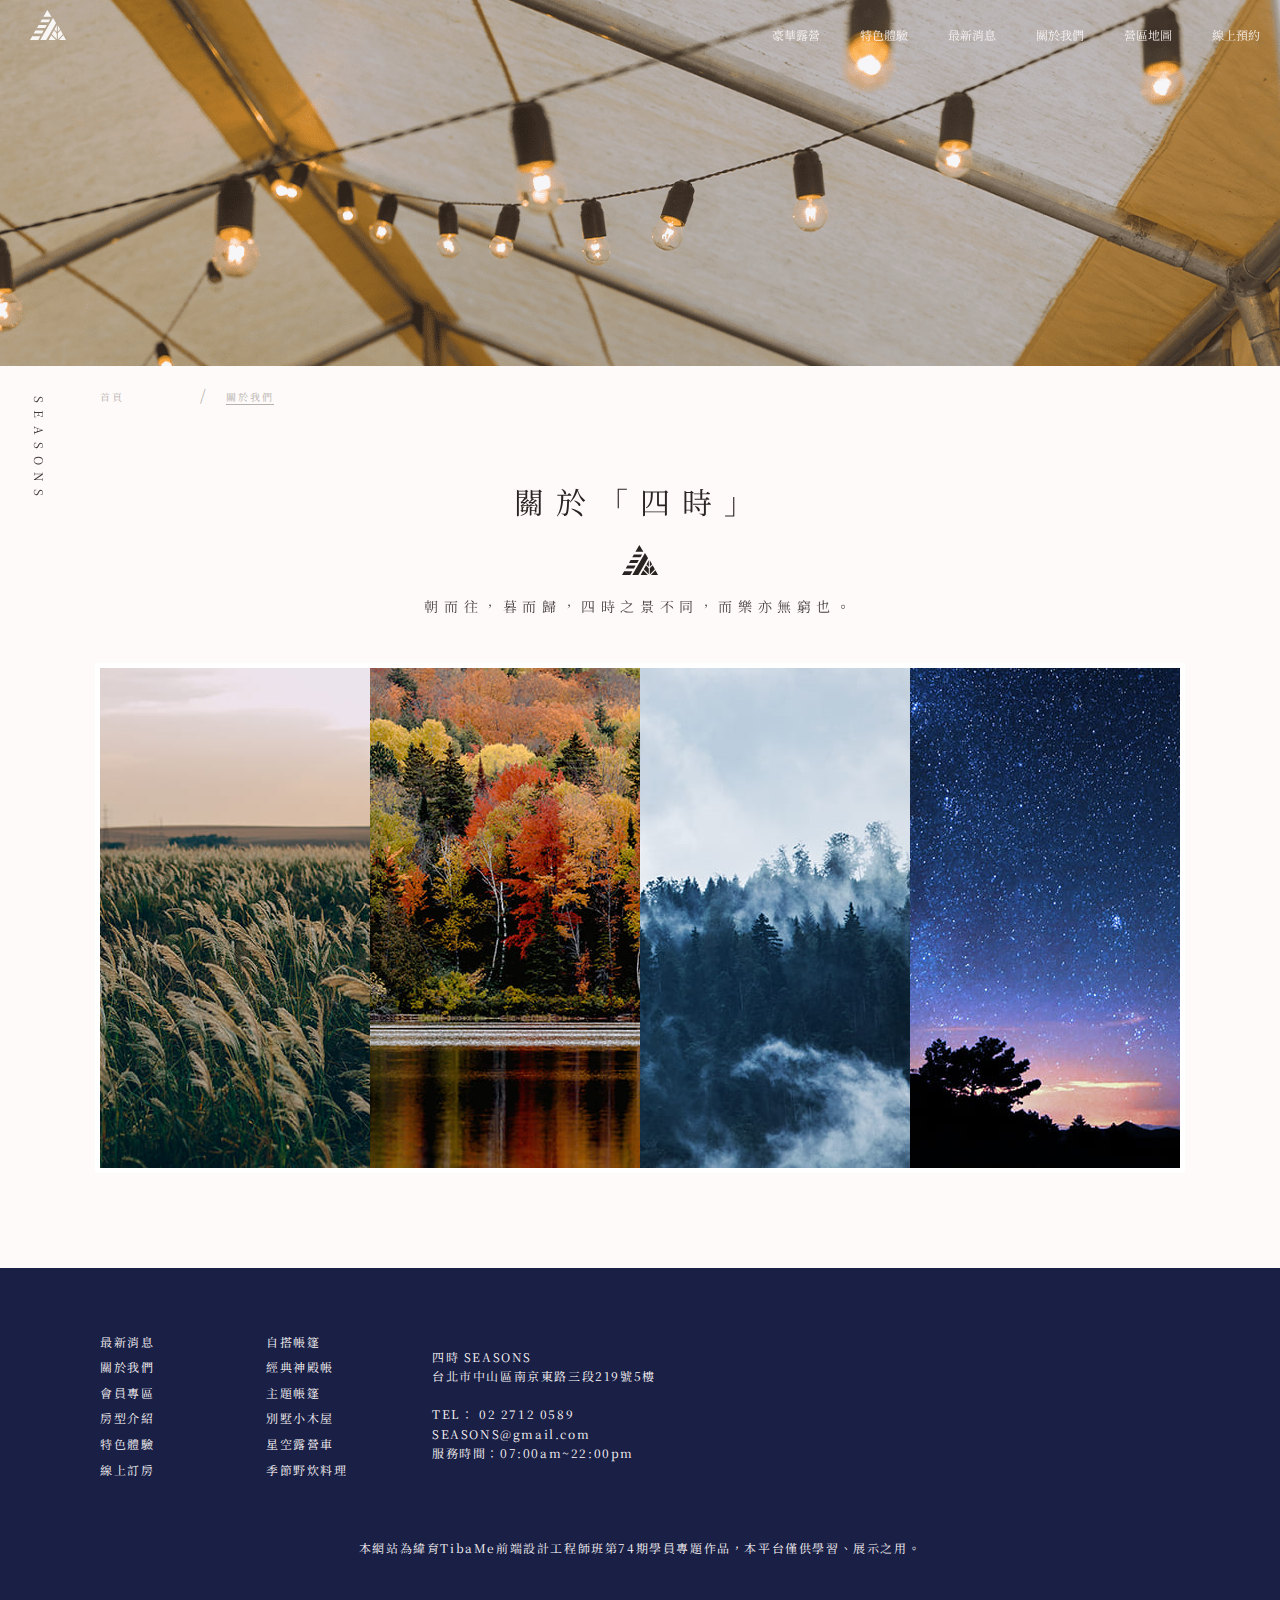
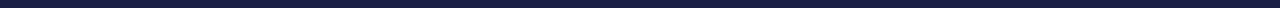
==== commit e3654ca8: "aos" ====
--- a/about.html
+++ b/about.html
@@ -23,7 +23,7 @@
 <!----------- 選單列開始 ------------>
 <nav>
 <!----------- 首頁大圖 ------------>
-<div class="index_banner"> 
+<div class="index_banner min_bn about_bn"> 
 <img src="./pic/about/banner02_cut.png" alt="">
 </div>
 <!----------- breadcrumb ------------>
@@ -36,6 +36,7 @@
     </div>
   </div>
 
+
 <!----------- 上排選單 ------------>
 <div class="nav_top" id="nav_top">
   <ul>
@@ -43,8 +44,8 @@
       <a href="index.html"><li class="logo_white"><img src="./pic/logo4_white.svg"></a></li>
       <a href="index.html"><li class="logo_black"><img src="./pic/logo4_black.svg"></a></li>
       </div>
-      
       </a>
+
       <li><a class="font_white" href="#">線上預約</a></li>
       <li><a class="font_white" href="campmap.html">營區地圖</a></li>
       <li><a class="font_white" href="about.html">關於我們</a></li>
@@ -53,6 +54,52 @@
       <li><a class="font_white" href="products.html">豪華露營</a></li>
   </ul>
 </div>
+<!----------- 手機版選單 ------------>
+<div class="mobile_nav">
+  <ul>
+      <li><button class=" hamburger hamburger--collapse" type="button">
+          <span class="hamburger-box">
+          <span class="hamburger-inner"></span>
+          </span>
+      </button></li>
+
+      <li class="mobile_logo">
+          <a href="index.html"><img src="./pic/logo4_black.svg"></a></li>
+  </ul>
+</div>
+
+<div class="nav_main">
+
+  <div class="nav_main_title">
+      <h5>SEASONS</h5>
+      <div class="line"></div>
+  </div>
+
+  <div class="nav_main_list">
+      <ul>
+          <li><a class="font_white" href="products.html"><p>豪華露營</p></a></li>
+          <li><a class="font_white"  href="experience.html"><p>特色體驗</p></a></li>
+          <li><a class="font_white" href="news.html"><p>最新消息</p></a></li>
+          <li><a class="font_white" href="about.html"><p>關於我們</p></a></li>
+          <li><a class="font_white" href="campmap.html"><p>營區地圖</p></a></li>
+          <li><a class="font_white" href="#"><p>線上預約</p></a></li>
+      </ul>
+      <div class="line"></div>
+
+      <div class="nav_icon">
+          <a href="https://line.me/zh-hant/" target ="_blank"><i class="fab fa-line"></i></a>
+
+          <a href="https://www.instagram.com/" target ="_blank"><i class="fab fa-instagram"></i></a>
+
+          <a href="https://www.facebook.com/" target ="_blank"><i class="fab fa-facebook-square"></i></a>
+      </div>
+
+  </div>
+</div>
+
+<!------ 遮罩 -------->
+<div class="add"></div>
+
 <!----------- 選單列(左側固定) ------------>  
 <div class="nav_left">
     <a href="index.html">SEASONS</a>
@@ -73,20 +120,23 @@
 
 
 <!----------- 關於我們 ------------>
-<div class="about">
-    <h2>關於「四時」</h2>
-    <img src="./pic/logo4_black.svg" alt="">
-    <p>朝而往，暮而歸，四時之景不同，而樂亦無窮也。
-    </p>
-    <ul>
-		<li class="about_pic01"></li>
-		<li class="about_pic02"></li>
-		<li class="about_pic03"></li>
-        <li class="about_pic04"></li>
-	</ul>
+<div data-aos="fade-down"
+  data-aos-easing="linear"
+  data-aos-duration="1500">
+  <div class="about">
+      <h2>關於「四時」</h2>
+      <img src="./pic/logo4_black.svg" alt="">
+      <p>朝而往，暮而歸，四時之景不同，而樂亦無窮也。
+      </p>
+      <ul>
+      <li class="about_pic01"></li>
+      <li class="about_pic02"></li>
+      <li class="about_pic03"></li>
+          <li class="about_pic04"></li>
+    </ul>
 
+  </div>
 </div>
-
 
 
 <!----------- footer ------------>
@@ -122,6 +172,7 @@
     <div class="footer_bottom"><p>本網站為緯育TibaMe前端設計工程師班第74期學員專題作品，本平台僅供學習、展示之用。</p></div>
   </footer>
 
+  <script src="https://code.jquery.com/jquery-3.6.0.min.js"></script>
   <script src="http://ajax.googleapis.com/ajax/libs/jquery/2.1.3/jquery.min.js"></script>
   <script src="https://unpkg.com/aos@2.3.1/dist/aos.js"></script>
   <script src="index.js"></script>
--- a/css/style.css
+++ b/css/style.css
@@ -212,6 +212,13 @@
     }
 }
 
+@media screen and (min-width: 576px) and (max-width: 767.9px){
+    #nav_top{
+        display: none;
+    }
+}
+
+
 /* ------------- 選單滾動色彩 ------------- */
 /* .scroll {
     position: fixed;
@@ -339,19 +346,47 @@
     .mobile_nav{
         display: block;
     }
-
-    /* .nav_main{
+}
+
+@media screen and (min-width: 576px) and (max-width: 767.9px){
+    .mobile_nav{
         display: block;
-    } */
-}
-
-@media (min-width:575.98px){
+    }
+
+}
+
+@media screen and (min-width: 768px) and (max-width: 991.8px){  
     .nav_main{
-        display: none !important ;
+        display: none !important;
     }
 
     .mask_index{
-        display: none !important ;
+        display: none !important;
+    }
+}
+
+
+@media screen and (min-width: 992px) and (max-width: 1199.8px){
+    .nav_main{
+        display: none !important;
+    }
+    .mask_index{
+        display: none !important;
+    }
+}
+
+@media screen and (min-width: 1200px) and (max-width: 1399.8px){ 
+    .nav_main{
+    display: none !important;
+    }    
+    .mask_index{
+    display: none !important;
+    }
+}
+
+@media screen and (min-width: 1400px){
+    .nav_main{
+        display: none !important;
     }
 }
 
@@ -518,7 +553,7 @@
 @media (max-width:575.98px){
     .max_banner{
         width: 100%;
-        height: 550px;
+        height: 580px;
 
         position: relative;
         overflow: hidden;
@@ -557,7 +592,7 @@
 @media screen and (min-width: 576px) and (max-width: 767.9px){
     .max_banner{
         width: 100%;
-        height: 550px;
+        height: 100vh;
 
         position: relative;
         overflow: hidden;
@@ -582,11 +617,12 @@
 
     .min_bn{
         width: 100%;
+        height: 400px;
         overflow: hidden;
     }
 
     .min_bn img{
-        width: 1200px;
+        display: none;
     }
 }
 
@@ -594,7 +630,7 @@
 @media screen and (min-width: 768px) and (max-width: 991.8px) {  
     .max_banner{
         width: 100%;
-        height: 550px;
+        height: 580px;
 
         position: relative;
         overflow: hidden;
@@ -885,6 +921,16 @@
     .wrapper_2 .text{
         margin-left:100px;
     }
+    .wrapper_2 .text{
+        margin-left:100px;
+        width: 500px;
+
+    }
+
+    .wrapper_2{
+        width: 1200px;
+        margin: 0 auto;
+    }
 }
 
 @media screen and (min-width: 1400px){
@@ -893,6 +939,13 @@
     }
     .wrapper_2 .text{
         margin-left:100px;
+        width: 500px;
+
+    }
+
+    .wrapper_2{
+        width: 1200px;
+        margin: 0 auto;
     }
 }
 
@@ -1035,6 +1088,17 @@
     .wrapper3_content{
         margin-right:100px;
     }
+
+    .wrapper3_content{
+        /* margin-left:100px; */
+        width: 500px;
+
+    }
+
+    .wrapper_3{
+        width: 1200px;
+        margin: 0 auto;
+    }
 }
 
 @media screen and (min-width: 1400px){
@@ -1043,6 +1107,17 @@
     }
     .wrapper3_content {
         margin-right:100px;
+    }
+
+    .wrapper3_content{
+        /* margin-left:100px; */
+        width: 500px;
+
+    }
+
+    .wrapper_3{
+        width: 1200px;
+        margin: 0 auto;
     }
 }
 
@@ -1162,13 +1237,23 @@
         background: none;
         }
 }
+@media screen and (min-width: 576px) and (max-width: 767.9px){
+    .slider_2 .slide-track .auto img{
+        width: 250px;
+        height: 250px;
+    }
+    
+    .slider_2::before, .slider_2::after {
+        background: none;
+        }
+}
 
 /* ------------- 內容間距 ------------- */
-.products_1, .products_2,  .products_3, .experience,.camping_1, .camping_2, .camping_3,  .about , .campmap, .camp_facillties{
+.products_1, .products_2,  .products_3, .experience,.camping_1, .camping_2, .camping_3,  .about , .campmap{
     padding: 50px 100px 100px 100px
 }
 
-.products_1 h2, .products_1 p,.products_1 h4,  .products_2 h2,  .products_2 p, .products_2 h4, .products_3 h2,  .products_3 p,.products_3 h4, .camping_1 h2, .camping_1 p ,.camping_2 h2, .camping_2 p,.experience h4,.camping_3 h2, .camping_3 p, .news_title, .about h2, .about p , .campmap h2, .camp_facillties h2{
+.products_1 h2, .products_1 p,.products_1 h4,  .products_2 h2,  .products_2 p, .products_2 h4, .products_3 h2,  .products_3 p,.products_3 h4, .camping_1 h2, .camping_1 p ,.camping_2 h2, .camping_2 p,.experience h4,.camping_3 h2, .camping_3 p, .news_title, .about h2, .about p , .campmap h2{
     margin-bottom: 10px;
     text-align: center;
     letter-spacing: .4em;
@@ -1234,6 +1319,15 @@
         background-position: 38% 100%;
     }
 }
+
+@media screen and (min-width: 576px) and (max-width: 767.9px){
+    .products_bn{
+    background-image: url(../pic/products/banner02_cut.png);
+    background-position: 38% 100%;
+    background-size: cover;
+    }
+}
+
 @media screen and (min-width: 768px) and (max-width: 991.8px){  
     .products_bn{
     background-image: url(../pic/products/banner02_cut.png);
@@ -1290,7 +1384,13 @@
     }
 }
 
-
+@media screen and (min-width: 576px) and (max-width: 767.9px){
+    .experience_bn{
+    background-image: url(../pic/experience/banner03_cut.png);
+    background-position: center;
+    background-size: cover;
+    }
+}
 
 @media screen and (min-width: 768px) and (max-width: 991.8px){
     .experience_bn{
@@ -1428,16 +1528,26 @@
 
 
 /* ------------- 底線hover  ------------- */
-ul li .font_white:hover, footer a:hover{
+/* ul li .font_white:hover, footer a:hover{
     border-bottom: 1px solid #FFFAFA;
     opacity:1;
+} */
+
+.white_border:hover{
+    border-bottom:1px solid #FFFAFA;
+    /* display:none; */
+}
+
+.gray_border:hover{
+    border-bottom:1px solid #292421;
+    /* display:none; */
 }
 
 /* ------------- 透明度hover  ------------- */
-.nav_top ul li a .font_white:hover, .nav_left a:hover , .nav_right i:hover , .wrapper_2 a:hover, .wrapper_3 a:hover, .facillties_box_text .btn1:hover , a:hover{
+/* .nav_top ul li a .font_white:hover, .nav_left a:hover , .nav_right i:hover , .wrapper_2 a:hover, .wrapper_3 a:hover, .facillties_box_text .btn1:hover , a:hover{
     opacity:.4;
 }
-
+ */
 
 /* ------------- 產品總覽hover  ------------- */
 .products_1 li:hover, .products_2 li:hover,.products_3 li:hover, .experience li:hover{
--- a/css/style_2.css
+++ b/css/style_2.css
@@ -291,22 +291,23 @@
     left: 0;
     background: black;
     opacity: .8;
-    z-index: 99;
+    z-index: 100;
     width: 100%;
     height: 100%;
 }
 
 .windows {
-    width: 850px;
+    width: 800px;
     height: 500px;
+    box-sizing: border-box;
     /* background-color:#FFFAFA; */
     background-color:#EFEBEB;
     
     position: fixed;
     top: 50%;
-     left: 50%;
+    left: 50%;
     transform: translate(-50%,-50%);
-    z-index: 100;
+    z-index: 101;
 
     display: flex;
     align-items:start;
@@ -319,9 +320,10 @@
 }
 
 .windows_text{
-    width: 630px;
-    height: 430px;
+    width: 70%;
+    height: 70%;
     margin: 100px 0 30px 30px;
+    padding-bottom: 50px;
 }
 
 .windows_bn{
@@ -355,6 +357,53 @@
 .noshow{
     display: none;
 }
+
+@media (max-width:575.98px){
+    .windows{
+        width: 80%;
+        flex-direction:column;
+    }
+
+    .windows button{
+        order: -1;
+        /* float: right; */
+    }
+
+    .windows_text{
+        margin: 0 auto;
+        box-sizing: border-box;
+    }
+
+    .windows_bn {
+        display: none;
+
+    }
+
+    .windows_text p:nth-child(3){
+        overflow-y: scroll;
+        height: 100%;
+    }
+
+    .windows_text>p{
+        font-size: 10px;
+        margin: 5px 0 30px 0;
+    }
+}
+
+@media screen and (min-width: 576px) and (max-width: 767.9px){
+    .windows{
+        width: 88%;
+    }
+}
+
+@media screen and (min-width: 768px) and (max-width: 991.8px){  
+    .windows{
+        width: 88%;
+    }
+}
+
+
+
 /* =========最新消息RWD ==========*/
 .news_title ul{
     width: 100%;
@@ -402,8 +451,13 @@
         letter-spacing: .4em;
     }
 
-}
-
+    .news_bn{
+        background-image: url(../pic/news/banner01_cut.png);
+        background-position: 10% 50%;
+        background-size: cover;
+    }
+
+}
 
 @media screen and (min-width: 768px) and (max-width: 991.8px){
     .news_bn{
@@ -481,13 +535,46 @@
     flex-grow: 3;
 }
 
+
+@media (max-width:575.98px){
+    .about_bn{
+        background-image: url(../pic/about/banner02_cut.png);
+        background-position: center;
+        background-size: cover;
+    }
+    
+}
+
+
+@media screen and (min-width: 576px) and (max-width: 767.9px){
+    .about_bn{
+        background-image: url(../pic/about/banner02_cut.png);
+        background-position: center;
+        background-size: cover;
+    }
+
+}
+
+
+@media screen and (min-width: 768px) and (max-width: 991.8px){
+    .about_bn{
+        background-image: url(../pic/about/banner02_cut.png);
+        background-position: center;
+        background-size: cover;
+    }
+
+}
+
+
+
+
 /* ------------- 營區地圖_地圖 ------------- */
 
 .campmap_pic{
     background-position: center;
     background-repeat: no-repeat;
     background-image: url(../pic/campmap/map_cut.png);
-    width: 800px;
+    width: 80%;
     height: 400px;
     margin: 0 auto;
     position: relative;
@@ -496,51 +583,73 @@
 .campmap i {
     color: #191F45;
     position: absolute;
+    font-size: 28px;
+
+    animation:icon_move 2s infinite;
+}
+
+
+.map{
+    width: 75%;
+    position: relative;
+    box-sizing: border-box;
+    margin: auto;
+}
+
+.map img{
+    width: 100%;
+    display: block;
+}
+
+
+.map i {
+    color: #191F45;
+    position: absolute;
     font-size: 36px;
 
     animation:icon_move 2s infinite;
 }
 
-.campmap .icon1{
-    top: 70px;
-    left: 470px;
-    
-}
-
-.campmap .icon2 {
-    top: 110px;
-    left: 553px;
-}
-
-.campmap .icon3 {
-    top: 205px;
-    left: 400px;
-}
-
-.campmap .icon4 {
-    top: 183px;
-    left: 330px;
-}
-
-.campmap .icon5 {
-    top: 65px;
-    left: 390px;
-}
-
-.campmap .icon6 {
-    top: 330px;
-    left: 380px;
-}
-
-.campmap .icon7 {
-    top: 250px;
-    left: 670px;
-}
-
-.campmap .icon8 {
-    top: 320px;
-    left: 650px;
-}
+.map .icon1{
+    top: 15%;
+    left: 60%;
+}
+
+.map .icon2 {
+    top: 22%;
+    left: 70%;
+}
+
+.map .icon3 {
+    top: 52%;
+    left: 50%;
+}
+
+.map .icon4 {
+    top: 46%;
+    left: 39%;
+}
+
+.map .icon5 {
+    top: 13%;
+    left: 48%;
+}
+
+.map .icon6 {
+    top: 85%;
+    left: 47%;
+}
+
+.map .icon7 {
+    top: 57%;
+    left: 87%;
+}
+
+.map .icon8 {
+    top: 77%;
+    left: 82%;
+}
+
 
 @keyframes icon_move{
 	0% {transform: translate(0px, 0px);}
@@ -549,6 +658,26 @@
 }
 
 /* ------------- 營區地圖_設施 ------------- */
+.camp_facillties{
+    /* padding-top: 50px;
+    padding-bottom: 100px; */
+    padding: 50px 80px 100px 80px;
+}
+
+.camp_facillties h2{
+    margin-bottom: 10px;
+    text-align: center;
+    letter-spacing: .4em;
+}
+
+.leading-tight{
+    letter-spacing: .2em;
+}
+
+.text-sm{
+    letter-spacing: .2em;
+}
+
 .facillties_box{
     width: 800px;
     height: 300px;
@@ -561,6 +690,10 @@
     position:relative;
 }
 
+.camp_facillties{
+    width: 100%;
+}
+
 
 .facillties_box_text {
     float: right;
@@ -601,8 +734,121 @@
     left: 825px;
     top: 150px;
 }
+
+@media (max-width:575.98px){
+    .camp_facillties{
+        padding: 50px 0 50px 0;
+    }
+
+    .leading-tight{
+        font-size: 18px;
+    }
+    
+    /* .p-6{
+        padding: 10px 10px;
+    } */
+    
+}
+
+@media screen and (min-width: 576px) and (max-width: 767.9px){
+    .camp_facillties{
+        padding: 50px 0 50px 0;
+    }
+}
+
+
+
+
+/* 卡片套件 */
+.w-1\/3 {
+    width: 350px;
+}
+.rounded-t {
+    border-radius: 0;
+}
+
+.bg-gray-200 {
+    --tw-bg-opacity: 1;
+    background-color:#EFEBEB;
+}
+
+.carousel__nav {
+    display: flex;
+    justify-content: center;
+    flex-direction: row-reverse;
+  }
+  
+  .carousel__button.is-prev,
+  .carousel__button.is-next {
+    position: unset;
+    transform: unset;
+  
+    margin: 0 12px;
+  
+    width: 26px;
+    height: 26px;
+  
+    --carousel-button-svg-width: 17px;
+    --carousel-button-svg-height: 17px;
+    --carousel-button-svg-stroke-width: 2.6;
+  
+    /* border-radius: 50%; */
+    outline: none;
+  
+    transition: opacity 0.15s;
+  }
+  
+  .carousel__button.is-prev:not([disabled]):hover,
+  .carousel__button.is-next:not([disabled]):hover {
+    background: #1d1d1f;
+    color: #fff;
+  }
+  
+  #newsCarousel a {
+    transition: 0.25s;
+  }
+  
+  #newsCarousel .is-dragging a {
+    cursor: grabbing;
+  }
+  
+  #newsCarousel a picture {
+    display: block;
+    position: relative;
+  }
+  
+  #newsCarousel a picture::after {
+    opacity: 0;
+    transition: 0.25s;
+    content: "";
+    display: block;
+    position: absolute;
+    top: 0;
+    left: 0;
+    right: 0;
+    bottom: 0;
+    background: #000;
+  }
+  
+  #newsCarousel a picture img {
+    transition: 0.25s;
+  }
+  
+  #newsCarousel a:hover {
+    box-shadow: 10px 10px 20px 0px rgb(0 0 0 / 4%),
+      -10px 0 20px 0px rgb(0 0 0 / 4%);
+  }
+  
+  #newsCarousel a:hover picture img {
+    transform: scale(1.05);
+  }
+  
+  #newsCarousel a:hover picture::after {
+    opacity: 0.15;
+  }
+
 /* ------------- campmap_pic_i hover  ------------ */
-.campmap_pic i:hover:before{
+.map i:hover:before{
     position: absolute;
     top: -20px;
     left: 20px;
@@ -611,40 +857,40 @@
     background: #191F45;
     padding: 10px;
     font-family: 'Noto Serif TC', serif, '微軟正黑體', 'Arial';
-    width: 100px;
+    width: 120px;
     letter-spacing: .2em;
     text-align: center;
 }
 
-.campmap_pic .icon1:hover:before{
+.map .icon1:hover:before{
     content: '自搭帳篷區';
 }
 
-.campmap_pic .icon2:hover:before{
+.map .icon2:hover:before{
     content: '豪華帳篷';
 }
 
-.campmap_pic .icon3:hover:before{
+.map .icon3:hover:before{
     content: '別墅小木屋';
 }
 
-.campmap_pic .icon4:hover:before{
+.map .icon4:hover:before{
     content: '星空露營車';
 }
 
-.campmap_pic .icon5:hover:before{
+.map .icon5:hover:before{
     content: '營火烤肉區';
 }
 
-.campmap_pic .icon6:hover:before{
+.map .icon6:hover:before{
     content: '星空電影院';
 }
 
-.campmap_pic .icon7:hover:before{
+.map .icon7:hover:before{
     content: '服務中心';
 }
 
-.campmap_pic .icon8:hover:before{
+.map .icon8:hover:before{
     content: '停車場';
 }
 
@@ -656,6 +902,14 @@
         background-position: center;
         background-size: cover;
     }
+
+    .map i {
+        font-size: 24px !important;
+    }
+
+    .map{
+        width: 100%;
+    }
     
 }
 
@@ -667,6 +921,10 @@
         background-size: cover;
     }
 
+    .map i {
+        font-size: 28px !important;
+    }
+
 }
 
 
@@ -677,6 +935,15 @@
         background-size: cover;
     }
 
-}
-
-
+    .map{
+        width: 90%;
+        position: relative;
+        box-sizing: border-box;
+        margin: auto;
+    }
+
+    .map i {
+        font-size: 30px !important;
+    }
+
+}
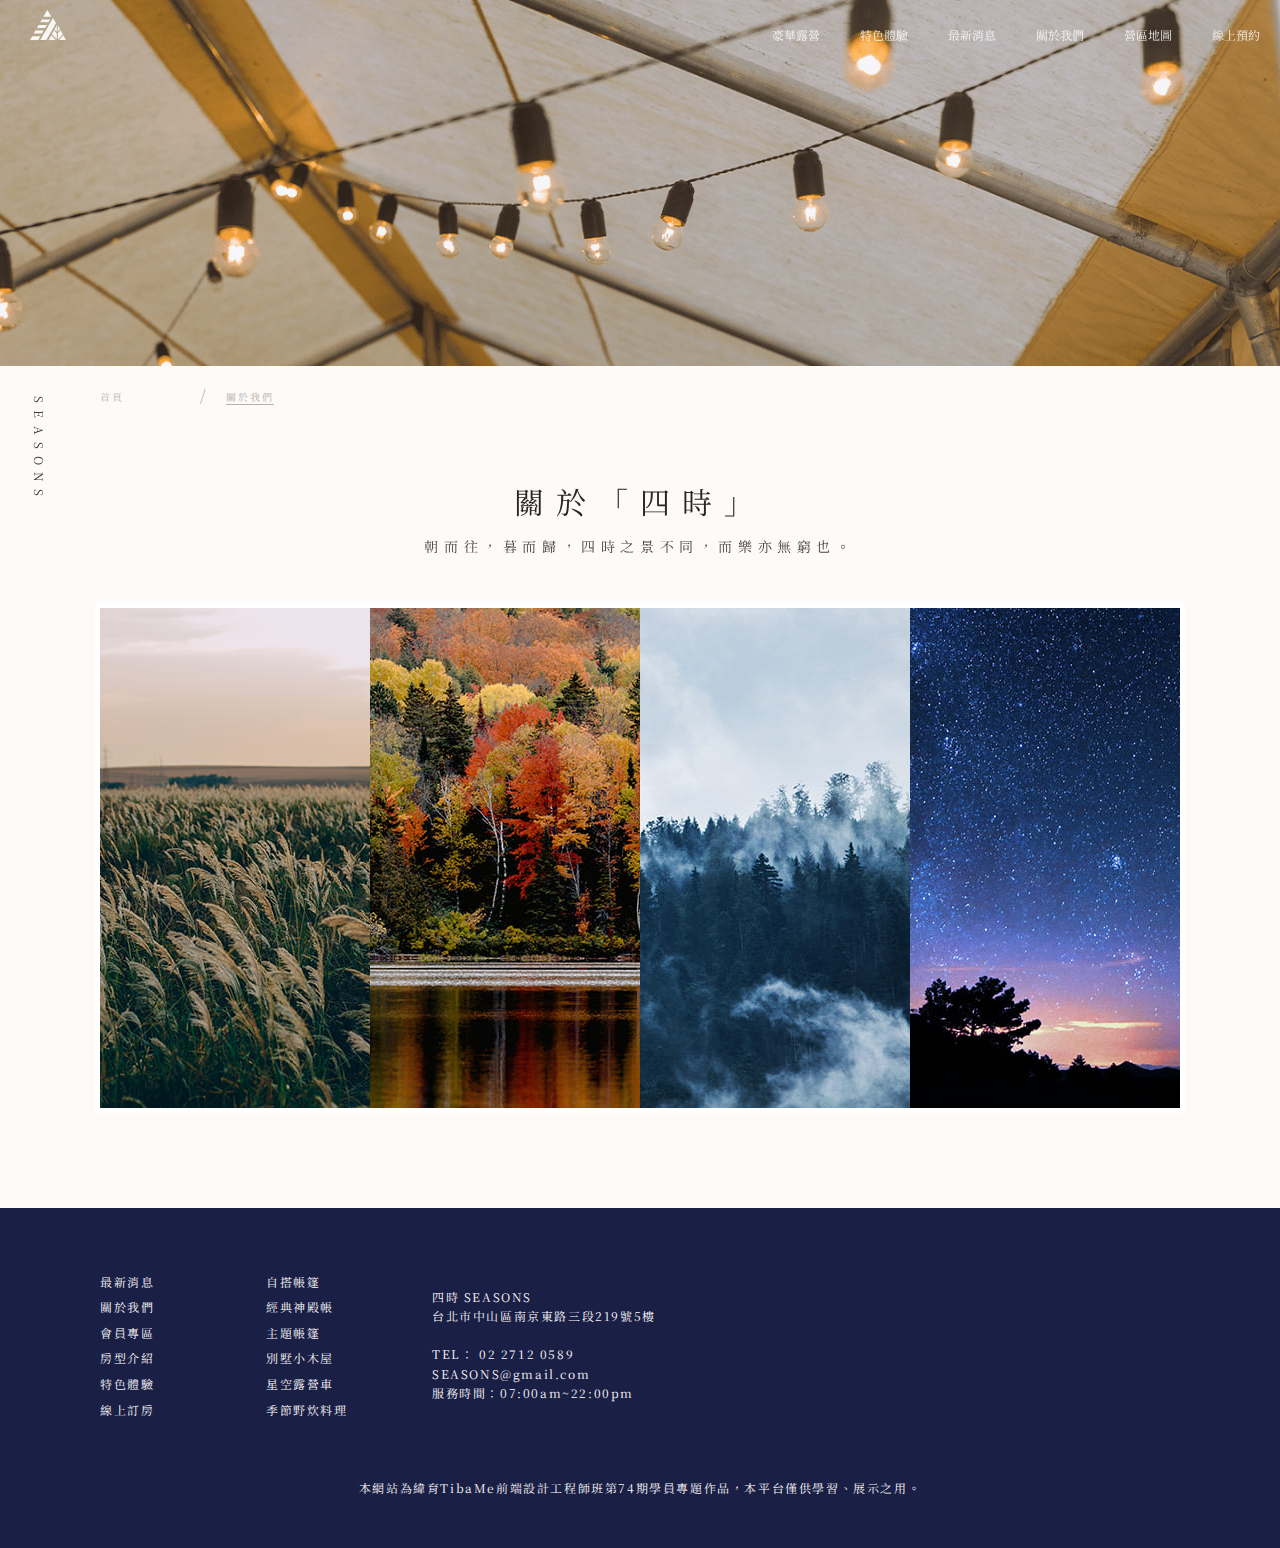
==== commit 621c96d8: "about" ====
--- a/about.html
+++ b/about.html
@@ -4,6 +4,7 @@
     <meta charset="UTF-8">
     <meta http-equiv="X-UA-Compatible" content="IE=edge">
     <meta name="viewport" content="width=device-width, initial-scale=1.0">
+    <link rel="icon" href="pic/logo4_black_19.ico" type="image/x-icon" />
     <link rel="stylesheet" type="text/css" href="./slick/slick.css"/>
     <link rel="stylesheet" type="text/css" href="./slick/slick-theme.css"/>
     <!-- <link href="https://cdn.jsdelivr.net/npm/bootstrap@5.1.1/dist/css/bootstrap.min.css" rel="stylesheet" integrity="sha384-F3w7mX95PdgyTmZZMECAngseQB83DfGTowi0iMjiWaeVhAn4FJkqJByhZMI3AhiU" crossorigin="anonymous"> -->
@@ -17,7 +18,7 @@
     <link rel="stylesheet" href="./css/style_2.css">
     
     
-    <title>四時 Seasons</title>
+    <title>關於我們 | 四時 SEASONS</title>
 </head>
 <body>
 <!----------- 選單列開始 ------------>
@@ -125,7 +126,7 @@
   data-aos-duration="1500">
   <div class="about">
       <h2>關於「四時」</h2>
-      <img src="./pic/logo4_black.svg" alt="">
+      <!-- <img src="./pic/logo4_black.svg" alt=""> -->
       <p>朝而往，暮而歸，四時之景不同，而樂亦無窮也。
       </p>
       <ul>
--- a/css/style.css
+++ b/css/style.css
@@ -78,7 +78,6 @@
     text-decoration-style:none;
     text-decoration-line:none;
     text-decoration-color:none;
-
 }
 
 a{
@@ -1242,7 +1241,7 @@
         width: 250px;
         height: 250px;
     }
-    
+
     .slider_2::before, .slider_2::after {
         background: none;
         }
@@ -1576,3 +1575,36 @@
     opacity: .8;
     border-bottom: 1px solid #292421 ;
 }
+
+/* ------------- loading gif   ------------ */
+#preloader {
+    position: fixed;
+    width: 100%;
+    height: 100%;
+    left: 0%;
+    top: 0%;
+    background-color: #EFEBEB;
+    /* background-color: #191F45; */
+    z-index: 9999999999999;
+    
+  }
+
+  #status {
+    position: fixed;
+    width: 50px;
+    /* top:0;
+    left: 0;
+    right: 0;
+    bottom: 0;
+    margin: auto; */
+
+    left: 48%;
+    top: 50%;
+    transform:translateX(-48%);
+    transform:translateY(-50%);
+  }
+
+  #status img{
+      width: 50px;
+
+  }--- a/css/style_2.css
+++ b/css/style_2.css
@@ -152,6 +152,13 @@
         letter-spacing: .4em;
     }
 
+    .ep_bn{
+        background-image: url(../pic/experience/banner04_cut.png);
+        background-position: 40% 0%;
+        background-size: cover;
+    }
+
+    
 }
 
 
@@ -165,15 +172,37 @@
     .camping_1, .camping_2, .camping_3{
         padding: 50px 30px;
     }
+    
+    .ep_bn{
+        background-image: url(../pic/experience/banner04_cut.png);
+        /* background-position: center; */
+        background-position: 40% 0%;
+        background-size: cover;
+    }
+
+    .experience .tab p {
+        font-size: 12px;
+    }
 
 }
 
 
 @media screen and (min-width: 576px) and (max-width: 767.9px){
+    .camping_bn{
+        background-image: url(../pic/camping/banner01_cut.png);
+        background-position: center;
+        background-size: cover;
+    }
+
     .camping_1, .camping_2, .camping_3{
         padding: 50px 50px;
     }
 
+    .ep_bn{
+        background-image: url(../pic/experience/banner04_cut.png);
+        background-position: 40% 0%;
+        background-size: cover;
+    }
 }
 
 
@@ -185,9 +214,14 @@
     }
 
     .camping_1, .camping_2, .camping_3{
-        padding: 50px 50px;
-    }
-
+        padding: 50px 80px;
+    }
+    
+    .ep_bn{
+        background-image: url(../pic/experience/banner04_cut.png);
+        background-position: 40% 0%;
+        background-size: cover;
+    }
 }
 /* ------------- 最新消息_選單 ------------- */
 .news_title{
@@ -320,13 +354,13 @@
 }
 
 .windows_text{
-    width: 70%;
     height: 70%;
     margin: 100px 0 30px 30px;
     padding-bottom: 50px;
 }
 
 .windows_bn{
+    width: 550px;
     height: 500px;
     margin-left: 40px;
     overflow: hidden;
@@ -335,6 +369,7 @@
 .windows_bn img{
     width: 320px;
 }
+
 .windows_text h2{
     display: inline;
     border-bottom: 1.5px solid #ADAAA5;
@@ -357,11 +392,15 @@
 .noshow{
     display: none;
 }
+
+
+
 
 @media (max-width:575.98px){
     .windows{
         width: 80%;
         flex-direction:column;
+        padding: 0 0 15px 0;
     }
 
     .windows button{
@@ -370,6 +409,8 @@
     }
 
     .windows_text{
+        width: 85%;
+        padding: 0 0 15px 0;
         margin: 0 auto;
         box-sizing: border-box;
     }
@@ -382,11 +423,16 @@
     .windows_text p:nth-child(3){
         overflow-y: scroll;
         height: 100%;
+        font-size: 15px;
     }
 
     .windows_text>p{
         font-size: 10px;
         margin: 5px 0 30px 0;
+    }
+
+    .triangle .tab_border{
+        font-size: 10px;
     }
 }
 
@@ -434,6 +480,8 @@
     padding: 0 30px;
     }
 }
+
+
 
 
 @media screen and (min-width: 576px) and (max-width: 767.9px){
@@ -541,6 +589,15 @@
         background-image: url(../pic/about/banner02_cut.png);
         background-position: center;
         background-size: cover;
+    }
+
+    .about_pic01 , .about_pic02, .about_pic03, .about_pic04{
+        width: 100%;
+        /* height: 100px; */
+    }
+
+    .about ul{
+        flex-wrap:wrap;
     }
     
 }
@@ -636,7 +693,7 @@
 }
 
 .map .icon6 {
-    top: 85%;
+    top: 79%;
     left: 47%;
 }
 
@@ -760,6 +817,17 @@
 
 
 /* 卡片套件 */
+
+.carousel__button{
+border-radius: var(--carousel-button-border-radius, 0%);
+ box-shadow: var(--carousel-button-shadow, none); 
+}
+
+.rounded-b {
+    border-bottom-right-radius: 0rem;
+    border-bottom-left-radius: 0rem;
+}
+
 .w-1\/3 {
     width: 350px;
 }
